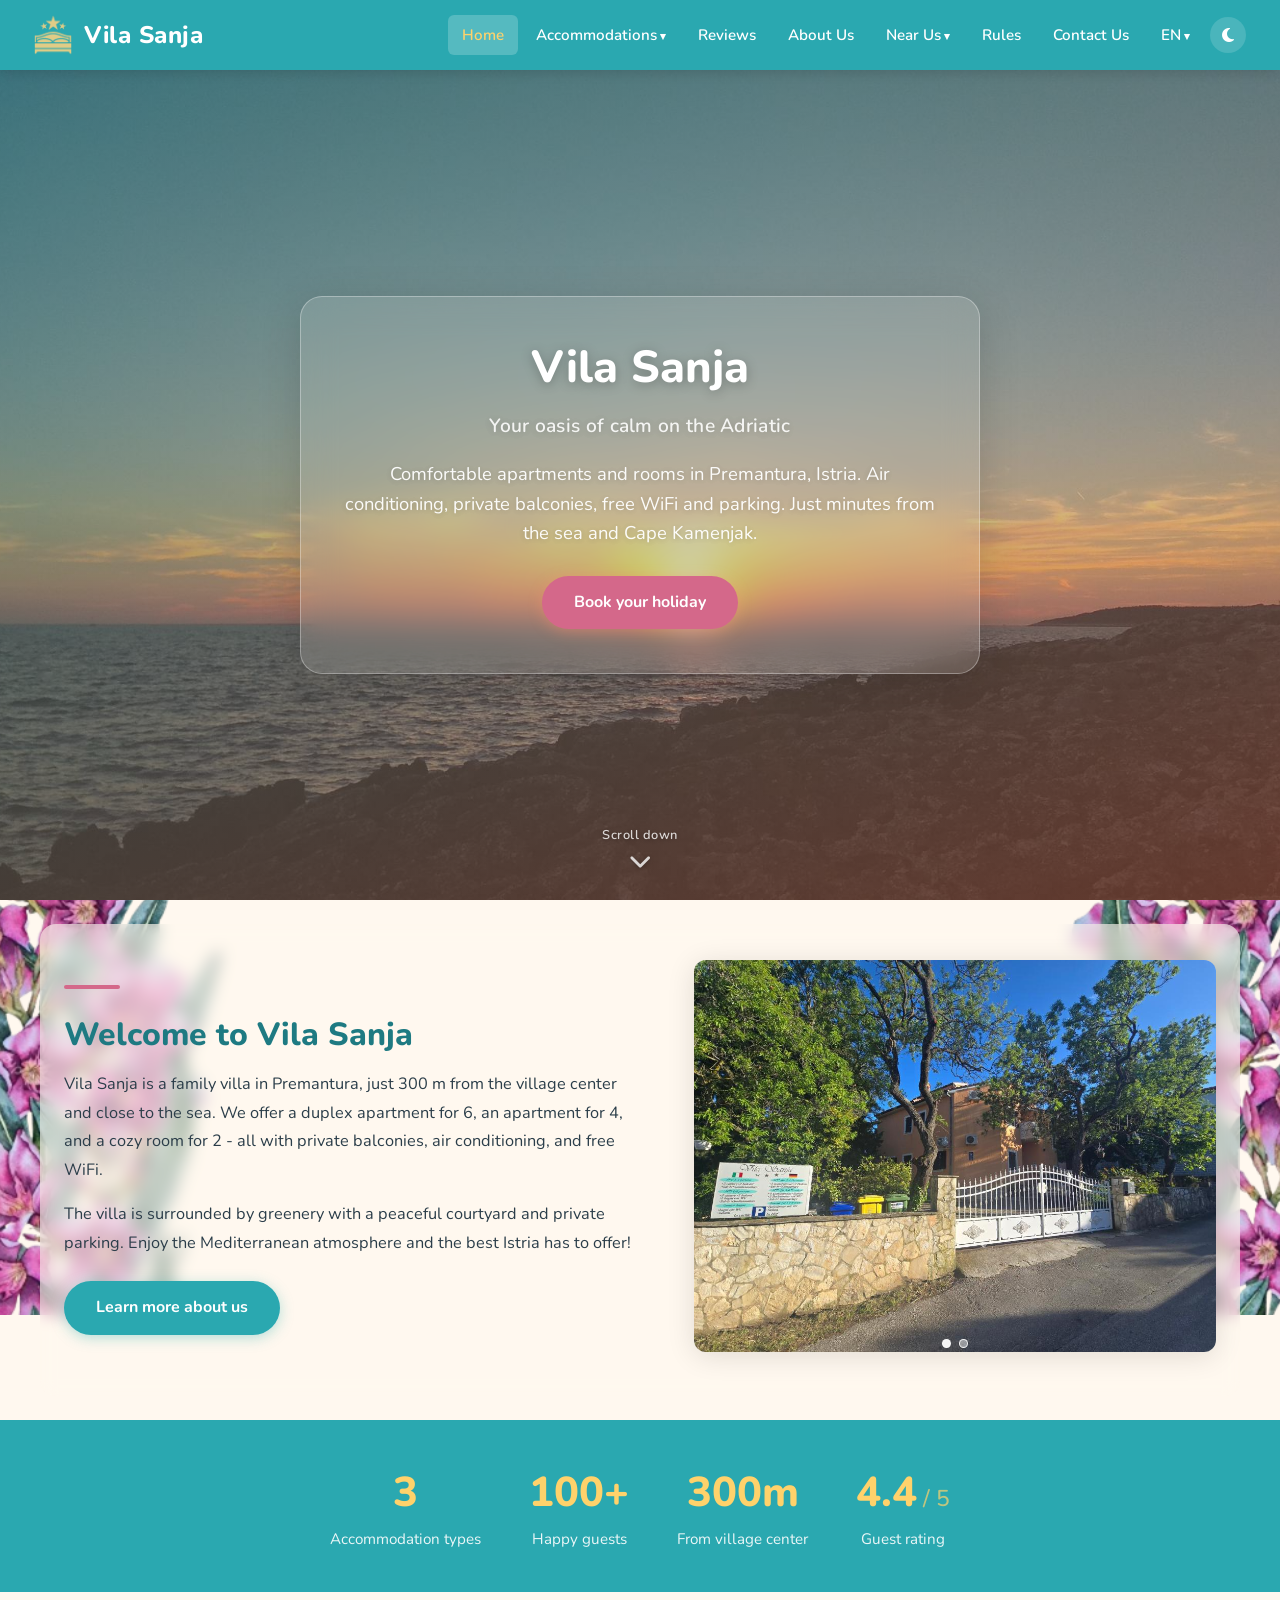
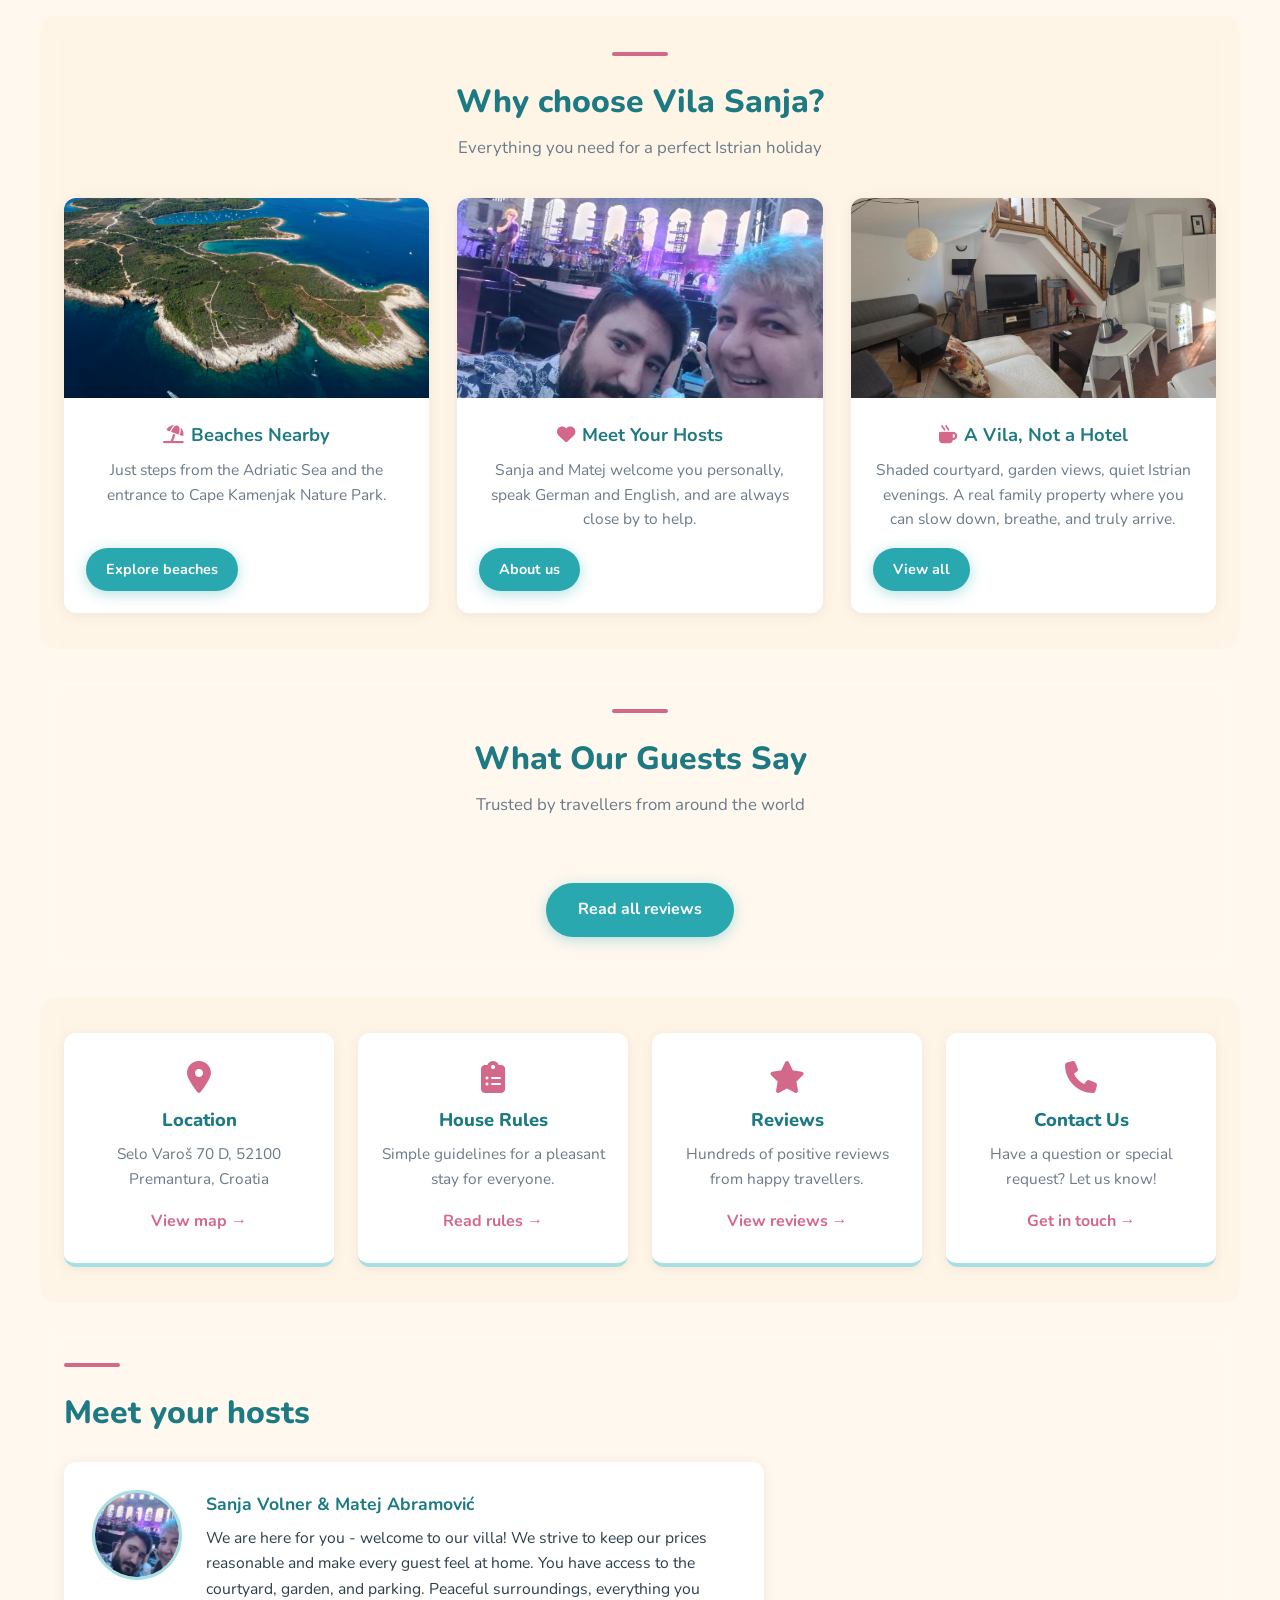
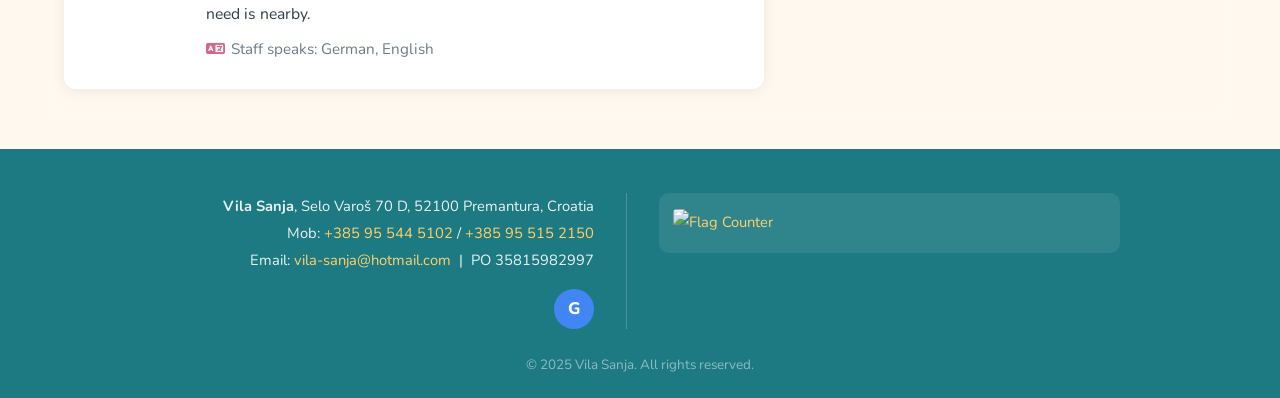
==== index.html @ 61fb4b19 "Merge branch 'main' of https://github.com/maabra/vila-sanja-example" ====
﻿<!DOCTYPE html>
<html lang="en">
<head>
    <meta charset="UTF-8">
    <meta name="viewport" content="width=device-width, initial-scale=1.0">
    <title>Vila Sanja - Premantura, Istria</title>
    <meta name="description" content="Comfortable apartments and rooms in Premantura, Istria. Air conditioning, private balconies, free WiFi and parking — just minutes from the sea and Cape Kamenjak.">
    <meta property="og:type" content="website">
    <meta property="og:site_name" content="Vila Sanja">
    <meta property="og:locale" content="en_US">
    <meta property="og:title" content="Vila Sanja – Your Oasis of Calm on the Adriatic">
    <meta property="og:description" content="Comfortable apartments and rooms in Premantura, Istria. Air conditioning, private balconies, free WiFi and parking — just minutes from the sea and Cape Kamenjak.">
    <meta property="og:image" content="https://vilasanja.com/images/depo/sunset.jpg">
    <meta property="og:url" content="https://vilasanja.com/">
    <meta name="twitter:card" content="summary_large_image">
    <meta name="twitter:title" content="Vila Sanja – Your Oasis of Calm on the Adriatic">
    <meta name="twitter:description" content="Comfortable apartments and rooms in Premantura, Istria. Air conditioning, private balconies, free WiFi and parking — just minutes from the sea and Cape Kamenjak.">
    <meta name="twitter:image" content="https://vilasanja.com/images/depo/sunset.jpg>
    <link rel="icon" type="image/png" href="images/depo/logo.png">
    <link rel="stylesheet" href="styles.css">
    <script>try{document.documentElement.setAttribute('data-theme',localStorage.getItem('vs-theme')||'light')}catch(e){}</script>
    <link rel="stylesheet" href="https://cdnjs.cloudflare.com/ajax/libs/font-awesome/6.4.2/css/all.min.css">
</head>
<body>
<div class="deco deco-l" aria-hidden="true"></div>
<div class="deco deco-r" aria-hidden="true"></div>

<header id="site-header">
    <a href="index.html" class="header-logo">
        <img src="images/depo/logo.png" alt="Vila Sanja Logo" style="height:42px;width:auto;">
        <div class="logo">Vila Sanja</div>
    </a>
    <div class="menu-toggle"><span></span><span></span><span></span></div>
    <nav>
        <ul>
            <li><a href="index.html" class="active" data-i18n="nav.home">Home</a></li>
            <li class="dropdown">
                <a href="accommodations.html" class="dropdown-toggle" data-i18n="nav.accom">Accommodations</a>
                <ul class="dropdown-menu">
                    <li><a href="duplex-apartment.html" data-i18n="nav.duplex">Duplex Apartment</a></li>
                    <li><a href="one-bedroom.html" data-i18n="nav.apartment">Apartment</a></li>
                    <li><a href="room.html" data-i18n="nav.room">Room</a></li>
                </ul>
            </li>
            <li><a href="reviews.html" data-i18n="nav.reviews">Reviews</a></li>
            <li><a href="about.html" data-i18n="nav.about">About Us</a></li>
            <li class="dropdown">
                <a href="premantura.html" class="dropdown-toggle" data-i18n="nav.nearus">Near Us</a>
                <ul class="dropdown-menu">
                    <li><a href="premantura-beaches.html" data-i18n="nav.beaches">Rt Kamenjak</a></li>
                    <li><a href="premantura-attractions.html" data-i18n="nav.attr">Local Attractions</a></li>
                    <li><a href="premantura-towns.html" data-i18n="nav.towns">Nearby Towns</a></li>
                </ul>
            </li>
            <li><a href="rules.html" data-i18n="nav.rules">Rules</a></li>
            <li><a href="contact.html" data-i18n="nav.contact">Contact Us</a></li>
            <li class="dropdown">
                <a href="#" class="dropdown-toggle lang-toggle" id="lang-current"><i class="fa-solid fa-globe" style="font-size:0.85em;margin-right:4px;opacity:0.85;"></i>EN</a>
                <ul class="dropdown-menu">
                    <li><a href="#" class="lang-option" data-lang="en">EN - English</a></li>
                    <li><a href="#" class="lang-option" data-lang="hr">HR - Hrvatski</a></li>
                    <li><a href="#" class="lang-option" data-lang="de">DE - Deutsch</a></li>
                </ul>
            </li>
            <li>
                <button class="dark-mode-toggle" id="dark-mode-btn" aria-label="Switch to dark mode"><i class="fa-solid fa-moon"></i><span class="dm-label">Dark mode</span></button>
            </li>
        </ul>
    </nav>
</header>

<main>
    <!-- HERO -->
    <section class="hero" id="hero">
        <div class="hero-content">
            <h1>Vila Sanja</h1>
            <h2 data-i18n="idx.hero.sub">Your oasis of calm on the Adriatic</h2>
            <p data-i18n="idx.hero.desc">Comfortable apartments and rooms in Premantura, Istria. Air conditioning, private balconies, free WiFi and parking. Just minutes from the sea and Cape Kamenjak.</p>
            <a href="contact.html" class="cta-button" data-i18n="idx.hero.cta">Book your holiday</a>
        </div>
        <div class="scroll-hint" onclick="document.getElementById('about-section').scrollIntoView({behavior:'smooth'})">
            <span data-i18n="idx.hero.scroll">Scroll down</span>
            <i class="fa-solid fa-chevron-down"></i>
        </div>
    </section>

    <!-- ABOUT SNIPPET -->
    <section class="section" id="about-section">
        <div class="about-flex">
            <div class="about-text">
                <div class="divider"></div>
                <h2 data-i18n="idx.about.title">Welcome to Vila Sanja</h2>
                <p data-i18n="idx.about.p1">Vila Sanja is a family villa in Premantura, just 300 m from the village center and close to the sea. We offer a duplex apartment for 6, an apartment for 4, and a cozy room for 2 - all with private balconies, air conditioning, and free WiFi.</p>
                <p data-i18n="idx.about.p2">The villa is surrounded by greenery with a peaceful courtyard and private parking. Enjoy the Mediterranean atmosphere and the best Istria has to offer!</p>
                <a href="about.html" class="cta-button sea" style="margin-top:8px;" data-i18n="idx.about.btn">Learn more about us</a>
            </div>
            <div class="about-img">
                <div class="slideshow-wrap">
                    <img id="fronthouse-img" loading="lazy" src="images/index/fronthouse.jpg" alt="Vila Sanja exterior">
                    <div class="slideshow-dots">
                        <span class="sdot active"></span>
                        <span class="sdot"></span>
                    </div>
                </div>
            </div>
        </div>
    </section>

    <!-- STATS -->
    <div class="stats-bar">
        <div class="stat-item"><span class="stat-num">3</span><span class="stat-lbl" data-i18n="idx.stat.types">Accommodation types</span></div>
        <div class="stat-item"><span class="stat-num">100+</span><span class="stat-lbl" data-i18n="idx.stat.guests">Happy guests</span></div>
        <div class="stat-item"><span class="stat-num">300m</span><span class="stat-lbl" data-i18n="idx.stat.dist">From village center</span></div>
        <div class="stat-item"><span class="stat-num" id="guest-rating-value">4.4<span style="font-size:0.55em;opacity:0.7;font-weight:500;"> / 5</span></span><span class="stat-lbl" data-i18n="idx.stat.rating">Guest rating</span></div>
    </div>

    <!-- FEATURE CARDS -->
    <section class="section-alt">
        <div class="inner" style="text-align:center;">
            <div class="divider divider-c"></div>
            <div class="section-title" data-i18n="idx.feat.title">Why choose Vila Sanja?</div>
            <div class="section-sub" data-i18n="idx.feat.sub">Everything you need for a perfect Istrian holiday</div>
            <div class="accom-grid" style="margin-top:0;grid-template-columns:repeat(auto-fit,minmax(300px,1fr));">
                <div class="card">
                    <img loading="lazy" src="images/depo/aerial rt kamenjak.png" alt="Beaches near Vila Sanja">
                    <div class="card-body">
                        <div class="card-title"><i class="fa-solid fa-umbrella-beach" style="color:var(--coral);margin-right:7px;"></i><span data-i18n="idx.card.beach.title">Beaches Nearby</span></div>
                        <div class="card-desc" data-i18n="idx.card.beach.desc">Just steps from the Adriatic Sea and the entrance to Cape Kamenjak Nature Park.</div>
                        <a href="premantura-beaches.html" class="cta-button sea" style="margin-top:auto;align-self:flex-start;padding:10px 20px;font-size:0.9rem;" data-i18n="idx.card.beach.btn">Explore beaches</a>
                    </div>
                </div>
                <div class="card">
                    <img loading="lazy" src="images/index/owners.jpg" alt="Your hosts Sanja and Matej">
                    <div class="card-body">
                        <div class="card-title"><i class="fa-solid fa-heart" style="color:var(--coral);margin-right:7px;"></i><span data-i18n="idx.card.host.title">Meet Your Hosts</span></div>
                        <div class="card-desc" data-i18n="idx.card.host.desc">Sanja and Matej welcome you personally, speak German and English, and are always close by to help.</div>
                        <a href="about.html" class="cta-button sea" style="margin-top:auto;align-self:flex-start;padding:10px 20px;font-size:0.9rem;" data-i18n="idx.card.host.btn">About us</a>
                    </div>
                </div>
                <div class="card">
                    <img loading="lazy" src="images/gallery/combine.png" alt="Cozy room at Vila Sanja">
                    <div class="card-body">
                        <div class="card-title"><i class="fa-solid fa-mug-hot" style="color:var(--coral);margin-right:7px;"></i><span data-i18n="idx.card.home.title">A Vila, Not a Hotel</span></div>
                        <div class="card-desc" data-i18n="idx.card.home.desc">Shaded courtyard, garden views, quiet Istrian evenings. A real family property where you can slow down, breathe, and truly arrive.</div>
                        <a href="accommodations.html" class="cta-button sea" style="margin-top:auto;align-self:flex-start;padding:10px 20px;font-size:0.9rem;" data-i18n="idx.card.rooms.btn">View all</a>
                    </div>
                </div>
            </div>
        </div>
    </section>

    <!-- WHAT GUESTS SAY -->
    <section class="section" style="text-align:center;">
        <div class="divider divider-c"></div>
        <div class="section-title" data-i18n="idx.rev.title">What Our Guests Say</div>
        <div class="section-sub" data-i18n="idx.rev.sub">Trusted by travellers from around the world</div>
        <script src="https://static.elfsight.com/platform/platform.js" async></script>
        <div class="elfsight-app-8ae2e8e5-09be-43ec-853b-b421f041f45c" data-elfsight-app-lazy></div>
        <a href="reviews.html" class="cta-button sea" style="margin-top:28px;display:inline-block;" data-i18n="idx.rev.btn">Read all reviews</a>
    </section>

    <!-- INFO CARDS -->
    <section class="section-alt">
        <div class="inner">
            <div class="info-grid">
                <div class="info-card">
                    <i class="fa-solid fa-location-dot" style="font-size:2rem;color:var(--coral);margin-bottom:12px;"></i>
                    <h2 data-i18n="idx.info.loc.title">Location</h2>
                    <p data-i18n="idx.info.loc.addr">Selo Varoš 70 D, 52100 Premantura, Croatia</p>
                    <a href="contact.html" data-i18n="idx.info.loc.link">View map &rarr;</a>
                </div>
                <div class="info-card">
                    <i class="fa-solid fa-clipboard-list" style="font-size:2rem;color:var(--coral);margin-bottom:12px;"></i>
                    <h2 data-i18n="idx.info.rules.title">House Rules</h2>
                    <p data-i18n="idx.info.rules.desc">Simple guidelines for a pleasant stay for everyone.</p>
                    <a href="rules.html" data-i18n="idx.info.rules.link">Read rules &rarr;</a>
                </div>
                <div class="info-card">
                    <i class="fa-solid fa-star" style="font-size:2rem;color:var(--coral);margin-bottom:12px;"></i>
                    <h2 data-i18n="idx.info.rev.title">Reviews</h2>
                    <p data-i18n="idx.info.rev.desc">Hundreds of positive reviews from happy travellers.</p>
                    <a href="reviews.html" data-i18n="idx.info.rev.link">View reviews &rarr;</a>
                </div>
                <div class="info-card">
                    <i class="fa-solid fa-phone" style="font-size:2rem;color:var(--coral);margin-bottom:12px;"></i>
                    <h2 data-i18n="idx.info.ct.title">Contact Us</h2>
                    <p data-i18n="idx.info.ct.desc">Have a question or special request? Let us know!</p>
                    <a href="contact.html" data-i18n="idx.info.ct.link">Get in touch &rarr;</a>
                </div>
            </div>
        </div>
    </section>

    <!-- HOST -->
    <section class="section">
        <div class="divider"></div>
        <div class="section-title" style="margin-bottom:24px;" data-i18n="idx.host.title">Meet your hosts</div>
        <div class="host-box" style="max-width:700px;">
            <img loading="lazy" src="images/index/owners.jpg" alt="Sanja Volner &amp; Matej Abramović">
            <div>
                <h3>Sanja Volner &amp; Matej Abramović</h3>
                <p data-i18n="idx.host.p1">We are here for you - welcome to our villa! We strive to keep our prices reasonable and make every guest feel at home. You have access to the courtyard, garden, and parking. Peaceful surroundings, everything you need is nearby.</p>
                <p style="margin-top:10px;color:var(--text-lt);font-size:0.95rem;"><i class="fa-solid fa-language" style="color:var(--coral);margin-right:6px;"></i><span data-i18n="idx.host.langs">Staff speaks: German, English</span></p>
            </div>
        </div>
    </section>
</main>

<a href="contact.html" class="book-now scroll-hidden" id="book-now-btn" data-i18n="nav.booknow">Book Now!</a>

<footer>
    <div class="footer-main">
        <div class="footer-info">
            <strong>Vila Sanja</strong>, Selo Varoš 70 D, 52100 Premantura, Croatia<br>
            Mob: <a href="tel:+385955445102">+385 95 544 5102</a> / <a href="tel:+385955152150">+385 95 515 2150</a><br>
            Email: <a href="mailto:vila-sanja@hotmail.com">vila-sanja@hotmail.com</a> &nbsp;|&nbsp; PO 35815982997
            <div class="footer-icons">
                <a href="https://goo.gl/maps/4n1o6Q5zZ8w6j7yF8" target="_blank" class="f-icon f-g" aria-label="Google Maps">G</a>
            </div>
        </div>
        <div class="footer-divider"></div>
        <div class="footer-counter">
            <a href="https://info.flagcounter.com/fMiv"><img src="https://s01.flagcounter.com/count2/fMiv/bg_FFFFFF/txt_000000/border_FFFFFF/columns_4/maxflags_16/viewers_0/labels_0/pageviews_1/flags_0/percent_0/" alt="Flag Counter" border="0"></a>        </div>
    </div>
    <div class="footer-copy">&copy; 2025 Vila Sanja. All rights reserved.</div>
</footer>

<script src="translations.js"></script>
<script>
(function() {
    var btn = document.getElementById('book-now-btn');
    window.addEventListener('scroll', function() {
        btn.classList.toggle('scroll-hidden', window.scrollY < 120);
    }, { passive: true });
})();
(function() {
    var imgs = ['images/index/fronthouse.jpg', 'images/index/fronthouse2.jpg'];
    var cur = 0;
    var el = document.getElementById('fronthouse-img');
    var wrap = el ? el.closest('.slideshow-wrap') : null;
    var dots = document.querySelectorAll('.slideshow-dots .sdot');
    function goTo(i) {
        cur = ((i % imgs.length) + imgs.length) % imgs.length;
        el.src = imgs[cur];
        dots.forEach(function(d, j) { d.classList.toggle('active', j === cur); });
    }
    if (wrap) { wrap._slideNext = function() { goTo(cur + 1); }; wrap._slidePrev = function() { goTo(cur - 1); }; }
    setInterval(function() { goTo(cur + 1); }, 5000);
})();
const menuToggle = document.querySelector('.menu-toggle');
const nav = document.querySelector('nav');
menuToggle.addEventListener('click', () => {
    menuToggle.classList.toggle('active');
    nav.classList.toggle('active');
});
document.addEventListener('click', (e) => {
    if (!nav.contains(e.target) && !menuToggle.contains(e.target)) {
        menuToggle.classList.remove('active');
        nav.classList.remove('active');
    }
});
document.querySelectorAll('nav a:not(.lang-option):not(.lang-toggle):not(.dropdown-toggle)').forEach(link => {
    link.addEventListener('click', () => {
        menuToggle.classList.remove('active');
        nav.classList.remove('active');
    });
});
</script>
</body>
</html>
---- styles.css ----
/* === VILA SANJA – Sunny Beach Pastel Theme === */
@import url('https://fonts.googleapis.com/css2?family=Nunito:wght@400;600;700;800&display=swap');

:root {
    --sand:      #FFF8EF;
    --sand-mid:  #FFF0DC;
    --sand-dark: #F5E6CC;
    --sea:       #2AA8B0;
    --sea-deep:  #1E7A82;
    --sea-light: #A8DFE3;
    --coral:     #D4688A;
    --coral-dk:  #B84E72;
    --sun:       #FFD26B;
    --sun-lt:    #FFF3C4;
    --sky:       #A8D8F0;
    --text:      #2C3E4A;
    --text-lt:   #6B7A88;
    --white:     #FFFFFF;
    --border:    #F0DFC8;
    --radius:    12px;
}

/* === DARK MODE PALETTE === */
/*
 * --white stays #fff: it is used for text/icons on colored surfaces (nav, buttons,
 * hero). Card/panel backgrounds are overridden explicitly per-component below.
 */
[data-theme="dark"] {
    --sand:      #0F1923;
    --sand-mid:  #152031;
    --sand-dark: #1A2B3D;
    --sea:       #0D8F89;
    --sea-deep:  #17A09A;
    --sea-light: #1A4550;
    --coral:     #E07898;
    --coral-dk:  #C85E80;
    --sun:       #FFD26B;
    --sun-lt:    #251C08;
    --sky:       #1A3A5C;
    --text:      #D8E8F2;
    --text-lt:   #7FA0B5;
    --white:     #FFFFFF;
    --border:    #243A4E;
}

[data-theme="dark"] body {
    background: #0F1923;
    color: #D8E8F2;
}

/* ── Header ── */
[data-theme="dark"] header {
    background: #0B1520;
    box-shadow: 0 2px 16px rgba(0,0,0,0.45);
}

/* ── Nav dropdown menus ── */
[data-theme="dark"] .dropdown-menu {
    background: #152031;
    box-shadow: 0 4px 20px rgba(0,0,0,0.45);
    border: 1px solid #243A4E;
}
[data-theme="dark"] .dropdown-menu a {
    color: #17A09A;
}
[data-theme="dark"] .dropdown-menu a:hover,
[data-theme="dark"] .dropdown-menu a.active {
    background: #1A2B3D;
    color: #FFD26B;
}

/* ── Mobile nav sidebar ── */
@media (max-width: 800px) {
    [data-theme="dark"] nav {
        background: #0B1520;
    }
}

/* ── Cards and white-background panels ── */
[data-theme="dark"] .card,
[data-theme="dark"] .info-card,
[data-theme="dark"] .host-box,
[data-theme="dark"] .about-card,
[data-theme="dark"] .rule-card,
[data-theme="dark"] .contact-block,
[data-theme="dark"] .booking-card,
[data-theme="dark"] .faq-question {
    background: #1A2B3D;
    box-shadow: 0 2px 14px rgba(0,0,0,0.35);
}
[data-theme="dark"] .faq-question:hover { background: #1E3347; }
[data-theme="dark"] .faq-answer       { background: #0F1923; }

/* ── Sections (hardcoded rgba in base styles — must override explicitly) ── */
[data-theme="dark"] .section {
    background: rgba(26, 43, 61, 0.88);
}
[data-theme="dark"] .section-alt .inner {
    background: rgba(21, 32, 49, 0.95);
}
[data-theme="dark"] .room-intro {
    background: rgba(21, 32, 49, 0.97);
}

/* ── Feat chip — fix near-zero contrast (sea-light bg + sea-deep text) ── */
[data-theme="dark"] .feat-chip {
    background: rgba(46, 196, 182, 0.13);
    color: #17A09A;
}

/* ── Note box & time slot ── */
[data-theme="dark"] .note-box {
    background: #1A1800;
    border-left-color: #FFD26B;
    color: #D8E8F2;
}
[data-theme="dark"] .time-slot {
    background: #251C08;
    color: #FFD26B;
}

/* ── Booking contact info ── */
[data-theme="dark"] .booking-contact-info {
    background: #152031;
}

/* ── About location table ── */
[data-theme="dark"] .about-location-table th {
    background: #152031;
    border-bottom-color: #243A4E;
}
[data-theme="dark"] .about-location-table td {
    border-bottom-color: #243A4E;
}

/* ── Page-specific cards (inline <style> blocks in individual pages) ── */
[data-theme="dark"] .attr-card,
[data-theme="dark"] .beach-tip-card,
[data-theme="dark"] .preman-hub-card,
[data-theme="dark"] .apt-sleep-card,
[data-theme="dark"] .apt-amen-col {
    background: #1A2B3D;
    box-shadow: 0 2px 14px rgba(0,0,0,0.35);
}
[data-theme="dark"] .town-card {
    background: #1A2B3D;
    border-color: #243A4E;
    box-shadow: 0 2px 14px rgba(0,0,0,0.35);
}
[data-theme="dark"] .apt-amen-col ul li {
    border-bottom-color: rgba(255,255,255,0.06);
}

/* ── Info banner ── */
[data-theme="dark"] .info-banner {
    background: #1A1800;
    border-left-color: var(--coral);
    color: #D8E8F2;
}

/* ── Photo placeholder ── */
[data-theme="dark"] .photo-placeholder {
    background: #0F1F2E;
    border-color: #2A5A6A;
    color: #7FA0B5;
}
[data-theme="dark"] .photo-placeholder .ph-label { color: #5A8A9A; }

/* ── Footer ── */
[data-theme="dark"] footer {
    background: #080F18;
    color: rgba(216,232,242,0.85);
}
[data-theme="dark"] .footer-counter {
    background: rgba(255,255,255,0.05);
}
[data-theme="dark"] .footer-divider {
    background: rgba(255,255,255,0.1);
}

/* ── Dark mode toggle button ── */
.dark-mode-toggle {
    background: rgba(255,255,255,0.15);
    border: none;
    color: #ffffff;
    width: 36px;
    height: 36px;
    border-radius: 50%;
    cursor: pointer;
    display: flex;
    align-items: center;
    justify-content: center;
    font-size: 1rem;
    transition: background 0.2s, color 0.2s, transform 0.2s;
    padding: 0;
    margin: 0 2px;
}
.dark-mode-toggle:hover {
    background: rgba(255,255,255,0.28);
    transform: scale(1.1);
}
[data-theme="dark"] .dark-mode-toggle {
    background: rgba(46,196,182,0.18);
    color: #FFD26B;
}
[data-theme="dark"] .dark-mode-toggle:hover {
    background: rgba(46,196,182,0.32);
}

/* Label hidden on desktop, shown in mobile nav */
.dm-label { display: none; }

@media (max-width: 800px) {
    .dark-mode-toggle {
        width: 100%;
        height: auto;
        border-radius: 6px;
        padding: 8px 14px;
        font-size: 0.95rem;
        font-weight: 600;
        justify-content: flex-start;
        gap: 10px;
        margin: 0;
        background: transparent;
        transform: none;
    }
    .dark-mode-toggle:hover {
        background: rgba(255,255,255,0.2);
        transform: none;
    }
    [data-theme="dark"] .dark-mode-toggle {
        background: transparent;
        color: #FFD26B;
    }
    [data-theme="dark"] .dark-mode-toggle:hover {
        background: rgba(255,255,255,0.1);
    }
    .dm-label { display: inline; }
}

*, *::before, *::after { box-sizing: border-box; }
html { scroll-behavior: smooth; }

body {
    font-family: 'Nunito', 'Helvetica', Arial, sans-serif;
    margin: 0;
    padding: 0;
    line-height: 1.6;
    color: var(--text);
    background: var(--sand);
}

/* ── HEADER ── */
header {
    position: fixed;
    top: 0; left: 0;
    width: 100%;
    background: var(--sea);
    color: var(--white);
    padding: 0 32px;
    height: 70px;
    z-index: 1000;
    display: flex;
    justify-content: space-between;
    align-items: center;
    box-shadow: 0 2px 12px rgba(0,0,0,0.15);
}

.header-logo {
    display: flex;
    align-items: center;
    gap: 10px;
    text-decoration: none;
}

.header-logo .logo {
    color: var(--white);
    font-size: 1.5rem;
    font-weight: 800;
    letter-spacing: 0.5px;
}

.header-logo:hover .logo { color: var(--sun); }

/* ── NAV ── */
nav ul {
    list-style: none;
    margin: 0; padding: 0;
    display: flex;
    align-items: center;
    gap: 4px;
}

nav ul li a,
nav ul li .dropdown-toggle {
    color: var(--white);
    text-decoration: none;
    padding: 8px 14px;
    border-radius: 6px;
    font-size: 0.95rem;
    font-weight: 600;
    display: block;
    transition: background 0.2s, color 0.2s;
    white-space: nowrap;
}

nav ul li a.active,
nav ul li a:hover,
nav ul li .dropdown-toggle.active,
nav ul li .dropdown-toggle:hover {
    background: rgba(255,255,255,0.2);
    color: var(--sun);
}

nav ul li .dropdown-toggle::after { content: " ▾"; font-size: 0.7em; }

.dropdown { position: relative; }

.dropdown-menu {
    display: none;
    position: absolute;
    top: 100%; left: 50%;
    transform: translateX(-50%);
    background: var(--white);
    min-width: 190px;
    box-shadow: 0 4px 20px rgba(0,0,0,0.13);
    border-radius: var(--radius);
    z-index: 1001;
    overflow: hidden;
    margin-top: 0;
    padding-top: 6px;
}

nav ul li.dropdown:hover .dropdown-menu,
nav ul li.dropdown:focus-within .dropdown-menu,
.lang-open > .dropdown-menu { display: block; }

.dropdown-menu li { width: 100%; }

.dropdown-menu a {
    display: block;
    padding: 11px 18px;
    color: var(--sea-deep);
    font-size: 0.95rem;
    font-weight: 600;
    text-decoration: none;
    transition: background 0.2s;
}

.dropdown-menu a:hover,
.dropdown-menu a.active {
    background: var(--sand-mid);
    color: var(--sea-deep);
}

/* ── HAMBURGER ── */
.menu-toggle {
    display: none;
    flex-direction: column;
    justify-content: space-between;
    width: 28px; height: 20px;
    cursor: pointer;
    z-index: 1001;
}

.menu-toggle span {
    display: block;
    height: 3px; width: 100%;
    background: var(--white);
    border-radius: 2px;
    transition: all 0.3s ease;
}

.menu-toggle.active span:nth-child(1) { transform: rotate(45deg) translate(5px, 5px); }
.menu-toggle.active span:nth-child(2) { opacity: 0; }
.menu-toggle.active span:nth-child(3) { transform: rotate(-45deg) translate(7px, -7px); }

main {
    padding-top: 70px;
}


/* ── HERO (full viewport) ── */
.hero {
    height: calc(100vh - 70px);
    min-height: 500px;
    background: linear-gradient(160deg, rgba(30,122,130,0.55) 0%, rgba(255,143,112,0.38) 100%),
                url('images/depo/sunset.jpg') center/cover no-repeat;
    display: flex;
    flex-direction: column;
    align-items: center;
    justify-content: center;
    text-align: center;
    color: var(--white);
    position: relative;
    z-index: 1;
}

.hero-content {
    max-width: 680px;
    padding: 44px 40px;
    background: rgba(255, 252, 248, 0.13);
    backdrop-filter: blur(16px);
    -webkit-backdrop-filter: blur(16px);
    border-radius: 22px;
    border: 1.5px solid rgba(255,255,255,0.32);
    box-shadow: 0 8px 40px rgba(0,0,0,0.15);
    margin: 24px;
}

.hero h1 {
    font-size: 2.8rem;
    margin: 0 0 16px 0;
    font-weight: 800;
    line-height: 1.2;
    text-shadow: 0 2px 12px rgba(0,0,0,0.25);
}

.hero h2 {
    font-size: 1.2rem;
    margin: 0 0 18px 0;
    font-weight: 600;
    opacity: 0.88;
    letter-spacing: 0.3px;
    text-shadow: 0 1px 8px rgba(0,0,0,0.2);
}

.hero p {
    font-size: 1.15rem;
    margin: 0 0 28px 0;
    opacity: 0.95;
    text-shadow: 0 1px 6px rgba(0,0,0,0.2);
}

/* Scroll hint arrow */
.scroll-hint {
    position: absolute;
    bottom: 28px;
    left: 50%;
    transform: translateX(-50%);
    display: flex;
    flex-direction: column;
    align-items: center;
    gap: 4px;
    color: rgba(255,255,255,0.8);
    font-size: 0.8rem;
    font-weight: 600;
    letter-spacing: 0.5px;
    animation: scrollBounce 2s ease-in-out infinite;
    cursor: pointer;
    text-shadow: 0 1px 4px rgba(0,0,0,0.3);
}

.scroll-hint i {
    font-size: 1.4rem;
    display: block;
}

@keyframes scrollBounce {
    0%, 100% { transform: translateX(-50%) translateY(0); opacity: 0.8; }
    50%       { transform: translateX(-50%) translateY(8px); opacity: 1; }
}

/* ── HERO MINI (inner pages) ── */
.hero-mini {
    height: 19vh;
    min-height: 100px;
    background: linear-gradient(135deg, rgba(30,122,130,0.82) 0%, rgba(255,143,112,0.5) 100%),
                url('images/depo/sunset.jpg') center/cover no-repeat;
    display: flex;
    align-items: center;
    justify-content: center;
    text-align: center;
    color: var(--white);
    position: relative;
    z-index: 1;
    box-shadow: 0 10px 48px rgba(0,0,0,0.52);
}

.hero-mini h1 {
    font-size: 2.5rem;
    margin: 0;
    font-weight: 800;
    text-shadow: 0 2px 8px rgba(0,0,0,0.25);
}

/* ── CTA BUTTON ── */
.cta-button {
    display: inline-block;
    background: var(--coral);
    color: var(--white);
    padding: 14px 32px;
    border-radius: 30px;
    text-decoration: none;
    font-weight: 700;
    font-size: 1rem;
    border: none;
    cursor: pointer;
    transition: background 0.2s, transform 0.15s;
    box-shadow: 0 3px 14px rgba(255,143,112,0.4);
}

.cta-button:hover {
    background: var(--coral-dk);
    transform: translateY(-2px);
    color: var(--white);
}

.cta-button.sea {
    background: var(--sea);
    box-shadow: 0 3px 14px rgba(42,168,176,0.35);
}
.cta-button.sea:hover { background: var(--sea-deep); }

/* ── FLOATING BOOK NOW ── */
.book-now {
    position: fixed;
    bottom: 24px; right: 34px;
    background: var(--coral);
    color: var(--white);
    padding: 13px 24px;
    border-radius: 30px;
    text-decoration: none;
    font-weight: 800;
    font-size: 0.95rem;
    box-shadow: 0 4px 18px rgba(255,143,112,0.5);
    transition: transform 0.2s, background 0.2s, opacity 0.35s;
    z-index: 999;
}

.book-now:hover { background: var(--coral-dk); transform: translateY(-3px); color: var(--white); }
.book-now.scroll-hidden { opacity: 0; pointer-events: none; transform: translateY(10px); }

/* ── LAYOUT HELPERS ── */
/*
 * .section and .inner containers need position:relative + z-index:1 so their
 * stacking contexts paint at step 7 in the root stacking order — after the
 * deco (position:fixed; z-index:0) at step 6. Without this, the deco appears
 * on top of all non-positioned block content.
 * .section-alt stays non-positioned so its full-width sandy background remains
 * at step 3 (below the deco), letting the floral strip show in the gutters.
 */
.section { max-width: 1200px; margin: 24px auto; padding: 36px 24px; position: relative; z-index: 1; background: rgba(255,248,239,0.6); backdrop-filter: blur(8px); -webkit-backdrop-filter: blur(8px); border-radius: 16px; }
.section-alt { margin: 24px; border-radius: 16px; }
.section-alt .inner { max-width: 1200px; margin: 0 auto; padding: 36px 24px; position: relative; z-index: 1; backdrop-filter: blur(8px); -webkit-backdrop-filter: blur(8px); background: rgba(255,244,230,0.82); border-radius: 16px; }
.section-sea { background: var(--sea); color: var(--white); }
.section-sea .inner { max-width: 1200px; margin: 0 auto; padding: 64px 24px; position: relative; z-index: 1; }

.section-title {
    font-size: 2rem; font-weight: 800;
    color: var(--sea-deep); margin: 0 0 8px 0;
}

.section-sea .section-title { color: var(--white); }

.section-sub {
    color: var(--text-lt); font-size: 1.05rem;
    margin: 0 0 36px 0;
}

.section-sea .section-sub { color: rgba(255,255,255,0.8); }

.divider {
    width: 56px; height: 4px;
    background: var(--coral);
    border-radius: 2px; margin: 0 0 20px 0;
}
.divider-c { margin: 0 auto 20px auto; }

/* ── CARDS ── */
.card {
    background: var(--white);
    border-radius: var(--radius);
    overflow: hidden;
    box-shadow: 0 2px 14px rgba(0,0,0,0.07);
    transition: transform 0.2s, box-shadow 0.2s;
    display: flex; flex-direction: column;
}
.card:hover { transform: translateY(-5px); box-shadow: 0 6px 28px rgba(0,0,0,0.12); }
.card img { width: 100%; height: 200px; object-fit: cover; display: block; }
.card-body { padding: 22px; flex: 1; display: flex; flex-direction: column; }
.card-title { font-size: 1.15rem; font-weight: 700; color: var(--sea-deep); margin: 0 0 8px 0; }
.card-desc { color: var(--text-lt); font-size: 0.97rem; margin: 0 0 16px 0; flex: 1; }

/* ── ACCOMM GRID ── */
.accom-grid {
    display: grid;
    grid-template-columns: repeat(auto-fit, minmax(260px, 1fr));
    gap: 28px;
    margin-top: 36px;
}

/* ── FEATURES BAR ── */
.features-bar {
    display: flex;
    flex-wrap: wrap;
    gap: 14px;
    margin-top: 28px;
}

.feat-chip {
    background: var(--sea-light);
    color: var(--sea-deep);
    padding: 8px 18px;
    border-radius: 30px;
    font-weight: 700;
    font-size: 0.92rem;
    display: flex; align-items: center; gap: 7px;
}

/* ── ABOUT FLEX ── */
.about-flex {
    display: flex;
    flex-wrap: wrap;
    gap: 48px;
    align-items: center;
}
.about-text { flex: 1 1 340px; }
.about-text h2 { font-size: 2rem; font-weight: 800; color: var(--sea-deep); margin: 0 0 10px 0; }
.about-text p { color: var(--text); font-size: 1.02rem; line-height: 1.75; margin: 0 0 16px 0; }
.about-img { flex: 1 1 280px; }
.about-img img { width: 100%; border-radius: var(--radius); box-shadow: 0 4px 28px rgba(0,0,0,0.12); }

/* ── INFO GRID (home page) ── */
.info-grid {
    display: grid;
    grid-template-columns: repeat(auto-fit, minmax(220px, 1fr));
    gap: 24px;
}

.info-card {
    background: var(--white);
    border-radius: var(--radius);
    padding: 28px 22px;
    text-align: center;
    box-shadow: 0 2px 12px rgba(0,0,0,0.07);
    border-bottom: 4px solid var(--sea-light);
    transition: transform 0.2s;
}
.info-card:hover { transform: translateY(-4px); }
.info-card h2 { font-size: 1.15rem; color: var(--sea-deep); font-weight: 800; margin: 0 0 8px 0; }
.info-card p { color: var(--text-lt); margin: 0 0 18px 0; font-size: 0.96rem; }
.info-card a { color: var(--coral); font-weight: 700; text-decoration: none; }
.info-card a:hover { text-decoration: underline; }

/* ── STATS ── */
.stats-bar {
    display: flex;
    justify-content: center;
    gap: 48px;
    flex-wrap: wrap;
    text-align: center;
    padding: 40px 24px;
    background: var(--sea);
    color: var(--white);
    position: relative;
    z-index: 1;
}
.stat-num { display: block; font-size: 2.6rem; font-weight: 800; color: var(--sun); }
.stat-lbl { font-size: 0.95rem; opacity: 0.9; }

/* ── HOST BOX ── */
.host-box {
    display: flex;
    align-items: flex-start;
    gap: 24px;
    padding: 28px;
    background: var(--white);
    border-radius: var(--radius);
    box-shadow: 0 2px 14px rgba(0,0,0,0.07);
}
.host-box img {
    width: 90px; height: 90px;
    border-radius: 50%;
    object-fit: cover;
    border: 3px solid var(--sea-light);
    flex-shrink: 0;
}
.host-box h3 { margin: 0 0 8px 0; color: var(--sea-deep); font-size: 1.1rem; }
.host-box p { margin: 0; color: var(--text); font-size: 0.98rem; line-height: 1.6; }

/* ── ROOM INTRO ── */
.room-intro {
    display: grid;
    grid-template-columns: 1fr 1fr;
    gap: 48px;
    align-items: start;
    max-width: 1100px;
    margin: 24px auto;
    padding: 60px 24px;
    position: relative;
    z-index: 1;
    background: rgba(255,248,239,0.88);
    backdrop-filter: blur(8px);
    -webkit-backdrop-filter: blur(8px);
    border-radius: 16px;
}
.room-image img {
    width: 100%;
    border-radius: var(--radius);
    box-shadow: 0 4px 24px rgba(0,0,0,0.12);
    object-fit: cover;
    max-height: 420px;
    cursor: pointer;
}
.room-desc h2 { font-size: 2rem; color: var(--sea-deep); margin: 0 0 16px 0; font-weight: 800; }
.room-desc p { color: var(--text); font-size: 1.02rem; line-height: 1.75; margin: 0 0 20px 0; }

.room-highlights {
    list-style: none; padding: 0; margin: 0;
    display: grid;
    grid-template-columns: 1fr 1fr;
    gap: 10px;
}
.room-highlights li {
    padding-left: 22px; position: relative;
    color: var(--text); font-size: 0.97rem; line-height: 1.5;
}
.room-highlights li::before { content: "✓"; position: absolute; left: 0; color: var(--coral); font-weight: 800; }

/* ── ROOM GALLERY ── */
.room-gallery {
    background: var(--sand-mid);
    padding: 52px 24px;
    text-align: center;
    position: relative;
    z-index: 1;
}
.room-gallery h2 { font-size: 1.8rem; color: var(--sea-deep); margin: 0 0 28px 0; font-weight: 800; }

.gallery-main {
    position: relative;
    max-width: 700px;
    margin: 0 auto;
    border-radius: var(--radius);
    overflow: hidden;
    box-shadow: 0 4px 24px rgba(0,0,0,0.12);
}
.gallery-main img { width: 100%; max-height: 430px; object-fit: cover; display: block; cursor: zoom-in; }

.gallery-arrow {
    position: absolute; top: 50%; transform: translateY(-50%);
    background: rgba(0,0,0,0.32); border: none;
    color: white; font-size: 0.95rem;
    width: 36px; height: 36px;
    display: flex; align-items: center; justify-content: center;
    cursor: pointer; border-radius: 50%;
    transition: background 0.2s;
    z-index: 2;
}
.gallery-arrow:hover { background: rgba(0,0,0,0.62); }
.gallery-arrow.left { left: 10px; }
.gallery-arrow.right { right: 10px; }

.gallery-thumbnails {
    display: flex; justify-content: center;
    gap: 10px; margin-top: 16px; flex-wrap: wrap;
    max-width: 700px; margin-left: auto; margin-right: auto;
}

/* ── SLIDESHOW DOTS ── */
.slideshow-wrap { position: relative; display: block; width: 100%; }
.slideshow-dots {
    position: absolute; bottom: 12px; left: 50%; transform: translateX(-50%);
    display: flex; gap: 8px; z-index: 2;
}
.sdot {
    width: 9px; height: 9px; border-radius: 50%;
    background: rgba(255,255,255,0.45);
    border: 1.5px solid rgba(255,255,255,0.9);
    transition: background 0.25s; cursor: pointer;
}
.sdot.active { background: rgba(255,255,255,0.95); }
.gallery-thumb {
    width: 60px; height: 60px;
    object-fit: cover; border-radius: 6px;
    cursor: pointer; border: 3px solid transparent;
    transition: border-color 0.2s;
}
.gallery-thumb.selected, .gallery-thumb:hover { border-color: var(--coral); }

/* ── LIGHTBOX ── */
.lightbox {
    display: none;
    position: fixed; inset: 0;
    z-index: 9999;
    background: rgba(0,0,0,0.82);
    backdrop-filter: blur(10px);
    -webkit-backdrop-filter: blur(10px);
    align-items: center; justify-content: center;
}
.lightbox.open { display: flex; }
.lightbox-img {
    max-width: 90vw; max-height: 88vh;
    border-radius: 10px;
    box-shadow: 0 12px 56px rgba(0,0,0,0.6);
    object-fit: contain;
    display: block;
}
.lb-btn {
    position: fixed; top: 50%; transform: translateY(-50%);
    background: rgba(255,255,255,0.12); border: none;
    color: white; font-size: 1.5rem;
    width: 50px; height: 50px;
    display: flex; align-items: center; justify-content: center;
    cursor: pointer; border-radius: 50%;
    transition: background 0.2s;
}
.lb-btn:hover { background: rgba(255,255,255,0.28); }
.lb-prev { left: 16px; }
.lb-next { right: 16px; }
.lb-close {
    position: fixed; top: 16px; right: 16px;
    background: rgba(255,255,255,0.12); border: none;
    color: white; font-size: 1.3rem;
    width: 42px; height: 42px;
    display: flex; align-items: center; justify-content: center;
    cursor: pointer; border-radius: 50%;
    transition: background 0.2s;
}
.lb-close:hover { background: rgba(255,255,255,0.28); }

/* ── CONTACT ── */
.contact-wrap { max-width: 900px; margin: 0 auto; }

.contact-block {
    background: var(--white);
    border-radius: var(--radius);
    padding: 28px;
    margin-bottom: 24px;
    box-shadow: 0 2px 12px rgba(0,0,0,0.07);
    border-left: 4px solid var(--sea-light);
}
.contact-block h2 {
    font-size: 1rem; color: var(--sea);
    margin: 0 0 14px 0; font-weight: 700;
    text-transform: uppercase; letter-spacing: 0.5px;
}
.contact-block p, .contact-block li { color: var(--text); font-size: 1rem; margin: 0 0 8px 0; line-height: 1.6; }
.contact-block a { color: var(--coral); font-weight: 600; text-decoration: none; }
.contact-block a:hover { text-decoration: underline; }
.contact-block ul { padding-left: 20px; margin: 0; }

/* ── ABOUT MAIN ── */
.about-card {
    background: var(--white);
    border-radius: var(--radius);
    box-shadow: 0 2px 16px rgba(0,0,0,0.07);
    padding: 36px 32px;
    margin-bottom: 28px;
}
.about-card:last-child { margin-bottom: 0; }

.page-section-title {
    font-size: 1.25rem; font-weight: 700;
    color: var(--sea-deep); margin: 0 0 16px 0;
    padding-bottom: 8px;
    border-bottom: 2px solid var(--sea-light);
}

.about-location-table {
    width: 100%; border-collapse: collapse;
    margin-bottom: 18px; font-size: 0.98rem;
}
.about-location-table th {
    text-align: left; padding: 12px 10px;
    background: var(--sand-mid); color: var(--sea-deep);
    font-weight: 700; border-bottom: 2px solid var(--border);
}
.about-location-table td {
    text-align: left; padding: 10px;
    border-bottom: 1px solid var(--border);
    color: var(--text); vertical-align: top;
}

.feat-grid {
    display: grid;
    grid-template-columns: repeat(auto-fit, minmax(200px, 1fr));
    gap: 28px 36px;
}
.feat-title { font-weight: 700; color: var(--sea-deep); margin: 0 0 8px 0; font-size: 1rem; }
.feat-list { list-style: none; padding: 0; margin: 0; }
.feat-list li {
    padding-left: 16px; position: relative;
    color: var(--text); margin-bottom: 4px; font-size: 0.96rem;
}
.feat-list li::before { content: "•"; color: var(--coral); position: absolute; left: 0; }

/* ── RULES ── */
.rules-wrap { max-width: 1000px; margin: 0 auto; }

.rules-h1 {
    font-size: 2rem; font-weight: 800;
    color: var(--sea-deep); margin: 0 0 32px 0;
    display: flex; align-items: center; gap: 12px;
}

.rule-card {
    background: var(--white);
    border-radius: var(--radius);
    padding: 24px; margin-bottom: 20px;
    box-shadow: 0 2px 12px rgba(0,0,0,0.07);
    border-left: 4px solid var(--sea-light);
}
.rule-card h2 {
    font-size: 1.1rem; color: var(--sea);
    margin: 0 0 12px 0; font-weight: 700;
    display: flex; align-items: center; gap: 8px;
}
.rule-card p, .rule-card li { color: var(--text); font-size: 1rem; line-height: 1.7; margin: 6px 0; }
.rule-card ul { padding-left: 20px; margin: 8px 0; }

.time-slot {
    background: var(--sun-lt); color: var(--sea-deep);
    padding: 4px 14px; border-radius: 16px;
    font-weight: 700; display: inline-block; margin: 4px 0;
}
.note-box {
    background: var(--sand-mid);
    border-left: 3px solid var(--sun);
    padding: 12px 16px;
    border-radius: 0 8px 8px 0;
    margin: 10px 0;
    color: var(--text);
    font-size: 0.96rem;
}

.faq-section { margin-top: 40px; }
.faq-section h2 { font-size: 1.5rem; color: var(--sea-deep); font-weight: 800; margin: 0 0 20px 0; }
.faq-item { margin-bottom: 10px; }
.faq-question {
    cursor: pointer; padding: 14px 20px;
    background: var(--white); border-radius: 8px;
    color: var(--sea-deep); font-weight: 700;
    box-shadow: 0 1px 6px rgba(0,0,0,0.07);
    border-left: 3px solid var(--sea);
    transition: background 0.2s;
}
.faq-question:hover { background: var(--sand-mid); }
.faq-answer {
    padding: 14px 20px; display: none;
    background: var(--sand); border-radius: 0 0 8px 8px;
    color: var(--text); font-size: 0.97rem; line-height: 1.7;
}

/* ── SIDE FLORAL DECORATIONS ── */
/*
 * Each strip is wider than the image so the outer half bleeds off-screen.
 * background-position-x: right on the left strip → image's right (inner) edge
 * is flush with the element's right edge; the left half disappears off screen.
 * Mirror logic for the right strip.
 */
.deco {
    position: fixed;
    top: 70px;
    bottom: 0;
    width: 200px;
    background: url('images/depo/sideimage.png') top / 170px auto repeat-y;
    pointer-events: none;
    z-index: 0;
    opacity: 1;
    scale: 2;
}
.deco-l {
    left: -70px;
    background-position-x: right;
}
.deco-r {
    right: -70px;
    background-position-x: left;
}

@media (prefers-reduced-motion: no-preference) {
    @keyframes leaf-sway {
        0%   { translate:  0px   0px; animation-timing-function: cubic-bezier(0.45, 0, 0.55, 1); }
        15%  { translate:  5px  -6px; animation-timing-function: cubic-bezier(0.45, 0, 0.55, 1); }
        30%  { translate:  3px -14px; animation-timing-function: cubic-bezier(0.45, 0, 0.55, 1); }
        45%  { translate: -4px -10px; animation-timing-function: cubic-bezier(0.45, 0, 0.55, 1); }
        60%  { translate: -6px -18px; animation-timing-function: cubic-bezier(0.45, 0, 0.55, 1); }
        75%  { translate: -2px  -8px; animation-timing-function: cubic-bezier(0.45, 0, 0.55, 1); }
        88%  { translate:  4px  -4px; animation-timing-function: cubic-bezier(0.45, 0, 0.55, 1); }
        100% { translate:  0px   0px; }
    }
    .deco-l { animation: leaf-sway 14s linear infinite -4s; }
    .deco-r { animation: leaf-sway 14s linear infinite -0.5s; }
}

/* Narrow gutters — hide left first */
@media (max-width: 1100px) {
    .deco-l { display: none; }
    .deco-r { opacity: 0.70; }
}
/* Mobile — centered background watermark instead of side strips */
@media (max-width: 750px) {
    .deco-l { display: none; }
    .deco-r {
        left: 0;
        right: 0;
        width: 100%;
        background-position: center top;
        background-size: auto;
        opacity: 0.28;
        z-index: 0;
    }
}
@media (max-width: 480px) {
    .deco   { top: 60px; }
    .deco-r { opacity: 0.22; }
}

/* ── FOOTER ── */
footer {
    background: var(--sea-deep);
    color: rgba(255,255,255,0.9);
    padding: 44px 24px 20px;
    font-size: 0.92rem;
    line-height: 1.85;
    position: relative;
    z-index: 1;
}
.footer-main {
    display: flex;
    align-items: flex-start;
    justify-content: center;
    gap: 32px;
    max-width: 960px;
    margin: 0 auto;
}
.footer-info { flex: 1; text-align: right; }
.footer-divider {
    width: 1px;
    align-self: stretch;
    background: rgba(255,255,255,0.2);
    flex-shrink: 0;
}
.footer-counter {
    flex: 1;
    background: rgba(255,255,255,0.08);
    border-radius: 10px;
    padding: 12px 14px;
    display: flex;
    align-items: center;
    justify-content: flex-start;
    min-height: 60px;
}
.footer-counter img { border-radius: 4px; display: block; max-width: 100%; }
footer a { color: var(--sun); text-decoration: none; }
footer a:hover { text-decoration: underline; }
.footer-icons { display: flex; justify-content: flex-end; gap: 14px; margin: 14px 0 0; }
.footer-copy { text-align: center; margin-top: 24px; opacity: 0.55; font-size: 0.84rem; max-width: 960px; margin-left: auto; margin-right: auto; }
@media (max-width: 600px) {
    .footer-main { flex-direction: column-reverse; align-items: center; }
    .footer-info { text-align: center; }
    .footer-divider { width: 60px; height: 1px; align-self: auto; }
    .footer-icons { justify-content: center; }
}
.f-icon {
    display: inline-flex; align-items: center; justify-content: center;
    width: 40px; height: 40px; border-radius: 50%;
    font-size: 1.05rem; font-weight: 800;
    text-decoration: none; transition: transform 0.2s;
}
.f-icon:hover { transform: scale(1.1); }
.f-b { background: #003580; color: #fff; }
.f-g { background: #4285F4; color: #fff; }

/* ── BOOKING PAGE ── */
.booking-wrap { max-width: 960px; margin: 0 auto; padding: 60px 24px; }

.booking-options {
    display: grid;
    grid-template-columns: 1fr 1fr;
    gap: 28px;
    margin-top: 36px;
}

.booking-card {
    background: var(--white);
    border-radius: var(--radius);
    padding: 40px 28px;
    box-shadow: 0 2px 16px rgba(0,0,0,0.09);
    display: flex;
    flex-direction: column;
    align-items: center;
    text-align: center;
    border-top: 4px solid var(--sea-light);
    transition: transform 0.2s, box-shadow 0.2s;
}
.booking-card:hover { transform: translateY(-4px); box-shadow: 0 6px 28px rgba(0,0,0,0.13); }
.booking-card.booking-coral { border-top-color: var(--coral); }

.booking-card-icon { font-size: 2.8rem; margin-bottom: 20px; }

.booking-card h2 { font-size: 1.45rem; color: var(--sea-deep); font-weight: 800; margin: 0 0 12px 0; }

.booking-card > p { color: var(--text-lt); font-size: 1rem; line-height: 1.7; margin: 0 0 20px 0; }

.booking-card ul { list-style: none; padding: 0; margin: 0 0 24px 0; text-align: left; width: 100%; }
.booking-card ul li { padding: 5px 0 5px 24px; position: relative; color: var(--text); font-size: 0.97rem; }
.booking-card ul li::before { content: "✓"; position: absolute; left: 0; color: var(--coral); font-weight: 800; }

.booking-contact-info {
    width: 100%; background: var(--sand-mid);
    border-radius: 8px; padding: 14px 16px;
    margin: 0 0 24px 0; text-align: left;
}
.booking-contact-info p { margin: 5px 0; font-size: 0.97rem; color: var(--text); }
.booking-contact-info a { color: var(--coral); font-weight: 600; text-decoration: none; }
.booking-contact-info a:hover { text-decoration: underline; }

.booking-card .cta-button { width: 100%; text-align: center; margin-top: auto; box-sizing: border-box; }

/* ── RESPONSIVE ── */
@media (max-width: 800px) {
    .menu-toggle { display: flex; }
    nav {
        position: fixed; top: 0; right: -100%;
        height: 100vh; width: 260px;
        background: var(--sea-deep);
        padding: 80px 20px 20px;
        transition: 0.3s ease; overflow-y: auto;
    }
    nav.active { right: 0; }
    nav ul { flex-direction: column; align-items: flex-start; gap: 0; }
    nav ul li { width: 100%; margin: 0 0 4px 0; }
    nav ul li a, nav ul li .dropdown-toggle { width: 100%; box-sizing: border-box; }
    .dropdown-menu {
        position: static; transform: none;
        width: 100%; margin-left: 0;
        box-shadow: none; border-radius: 8px;
    }
    .dropdown-menu a { padding-left: 32px; }
    header { padding: 0 20px; }
    /* Mobile dropdown open state — toggled by JS on first tap */
    nav li.dropdown.mob-open > .dropdown-menu { display: block; }
}

@media (max-width: 750px) {
    .room-intro { grid-template-columns: 1fr; gap: 28px; }
    .room-highlights { grid-template-columns: 1fr; }
    .about-flex { flex-direction: column; }
    .host-box { flex-direction: column; align-items: flex-start; }
    .hero { height: calc(100svh - 70px); }
    .hero h1 { font-size: 1.9rem; }
    .hero-mini h1 { font-size: 1.8rem; }
    .hero-content { padding: 28px 20px; margin: 16px; }
    .section, .section-alt .inner, .section-sea .inner { padding: 44px 16px; }
    .stats-bar { gap: 24px; }
    .about-location-table { font-size: 0.85rem; }
    .booking-options { grid-template-columns: 1fr; }
}

@media (max-width: 480px) {
    .header-logo .logo { display: none; }
    header { height: 60px; }
    main { padding-top: 60px; }
    .hero { height: calc(100svh - 60px); }
    .hero-mini h1 { font-size: 1.5rem; }
}

/* ── REVEAL ON SCROLL ── */
.reveal {
    opacity: 0;
    transform: translateY(38px);
    transition: opacity 0.55s cubic-bezier(0.22, 1, 0.36, 1),
                transform 0.55s cubic-bezier(0.22, 1, 0.36, 1);
}
.reveal.visible {
    opacity: 1;
    transform: translateY(0);
}
@media (prefers-reduced-motion: reduce) {
    .reveal { transform: none; transition: opacity 0.3s ease; }
}
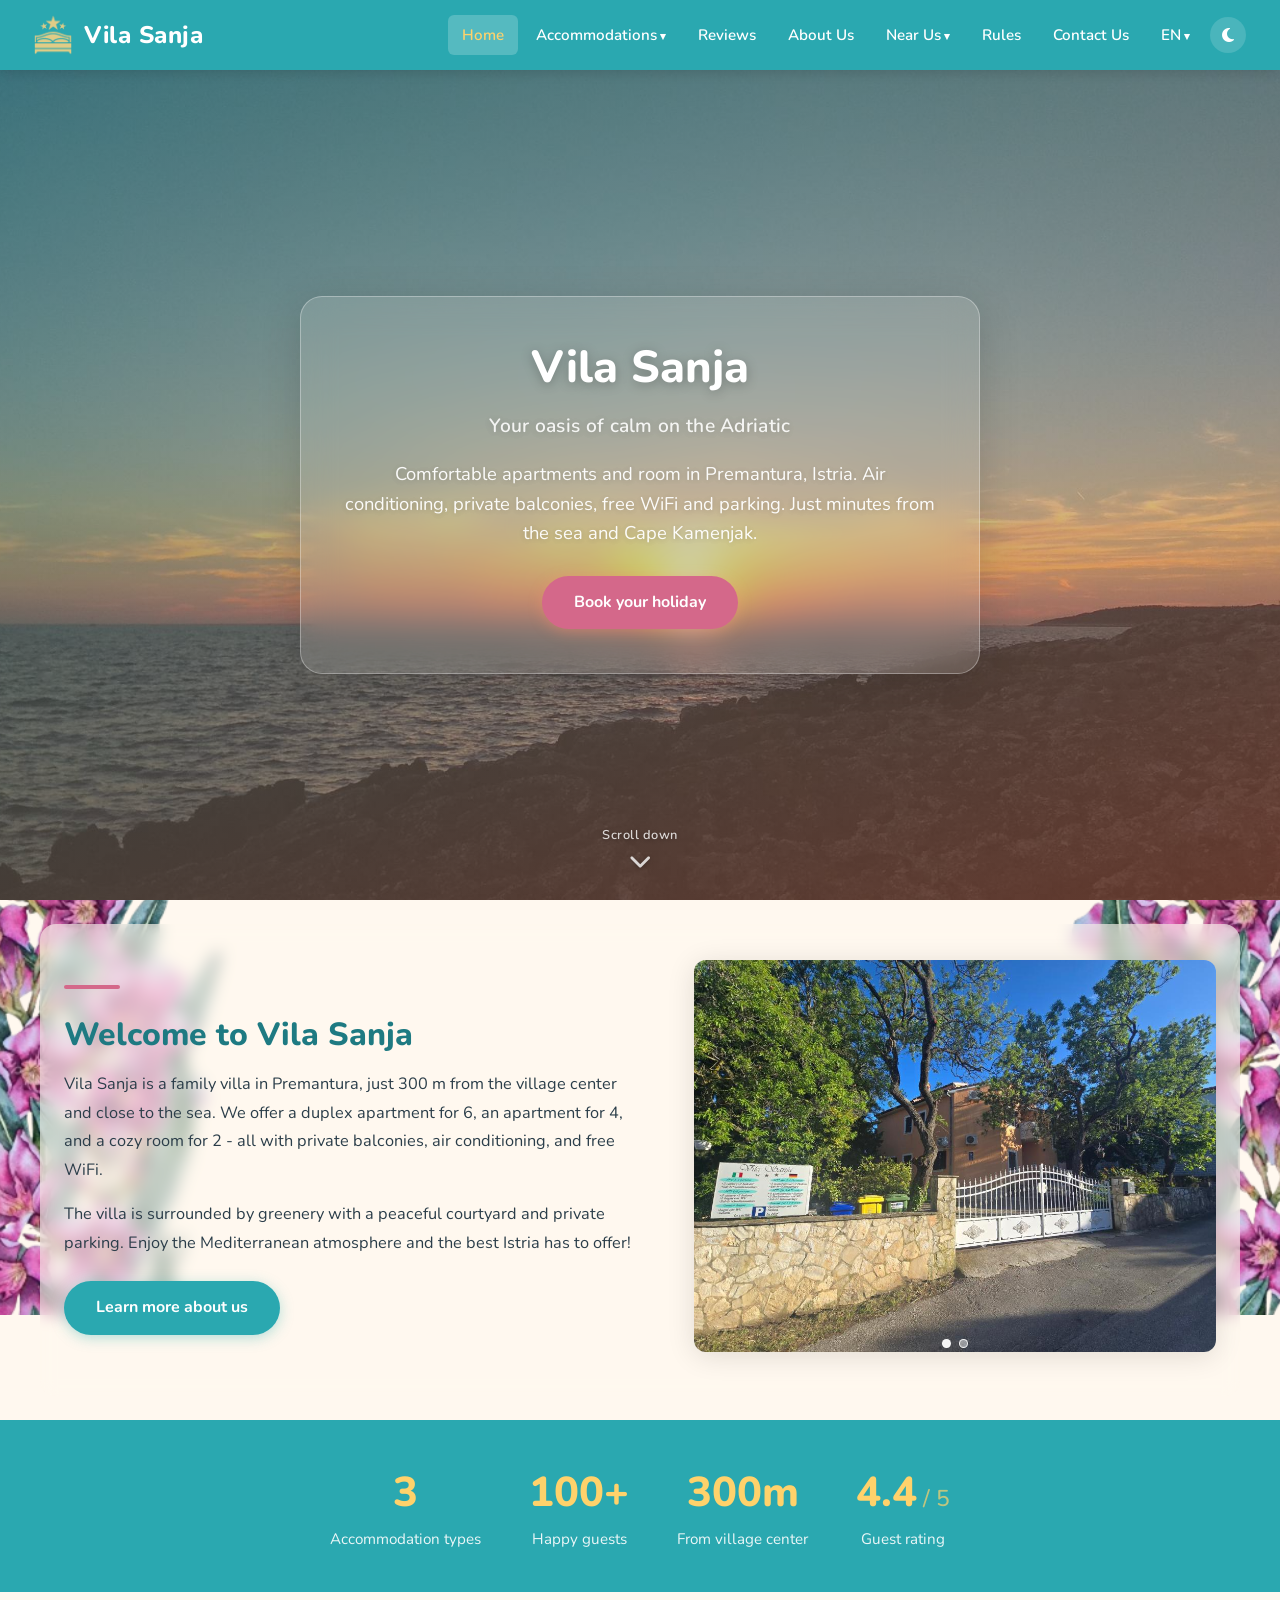
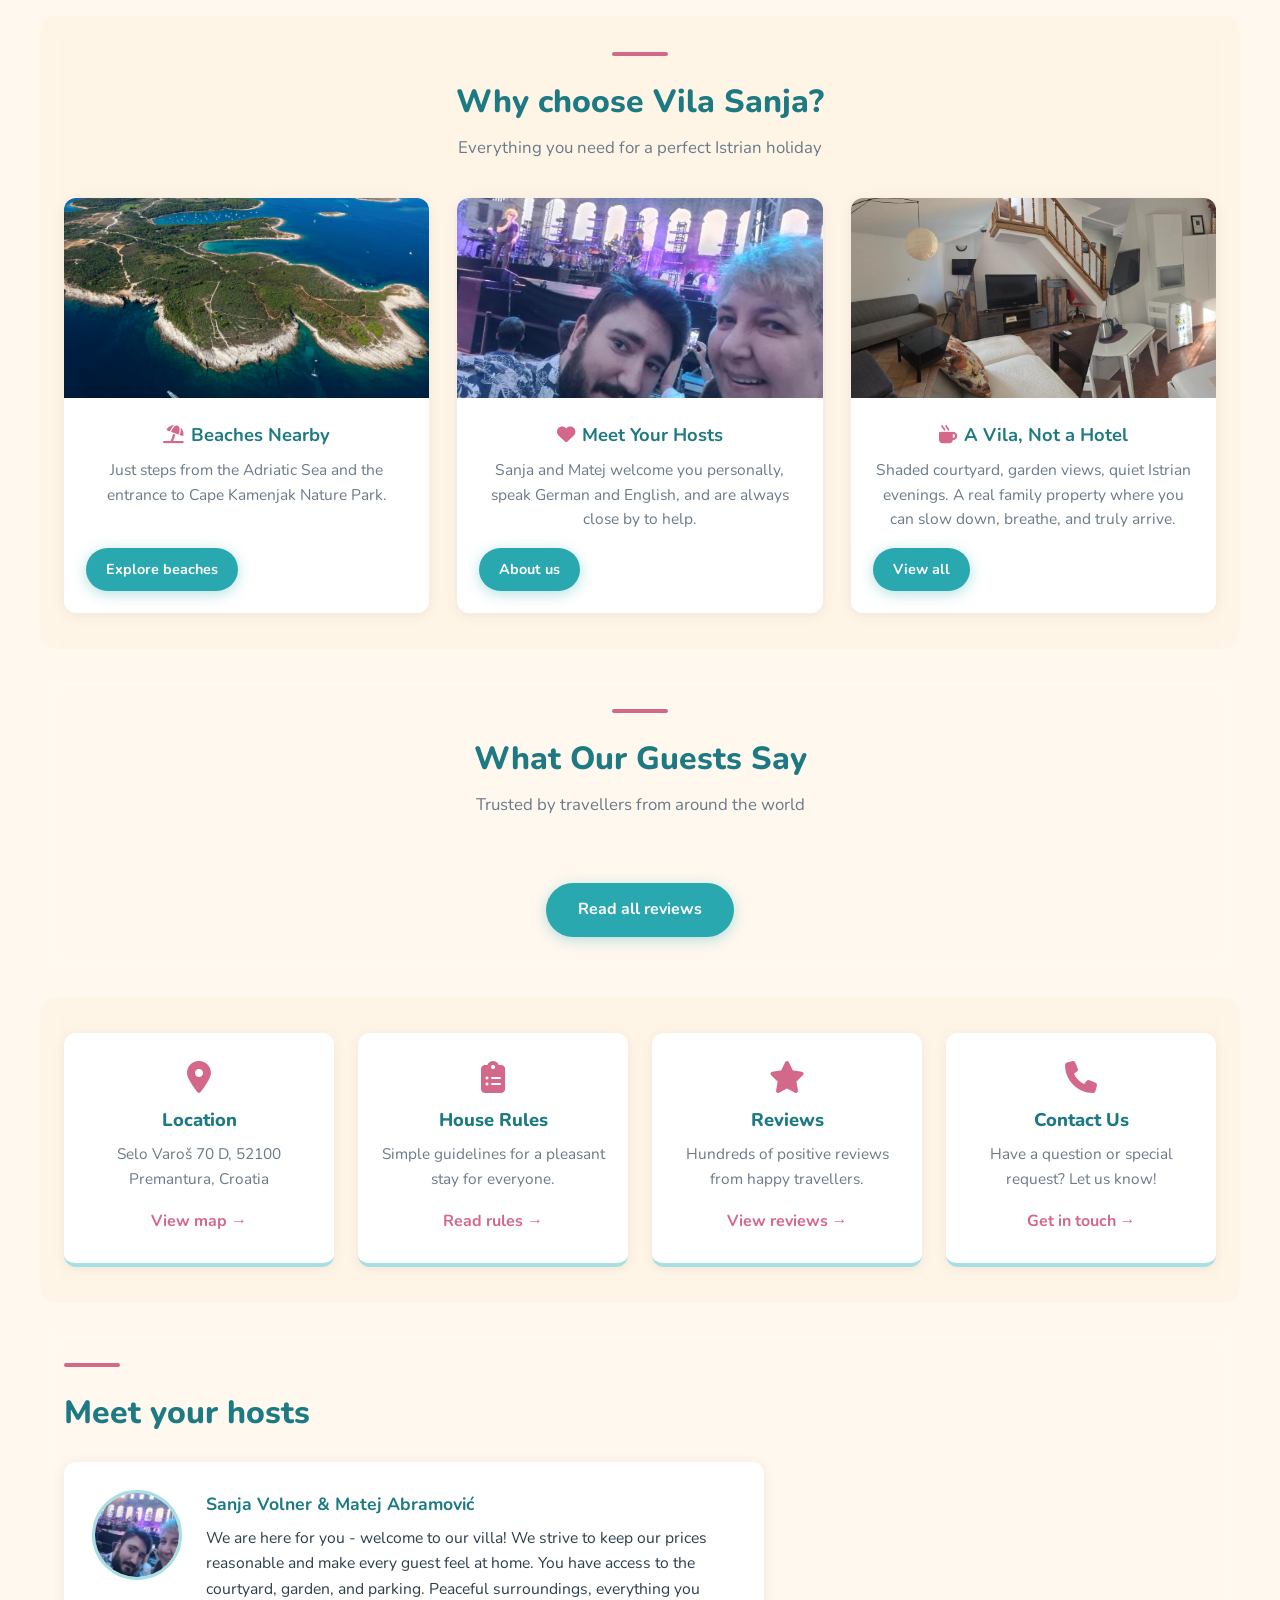
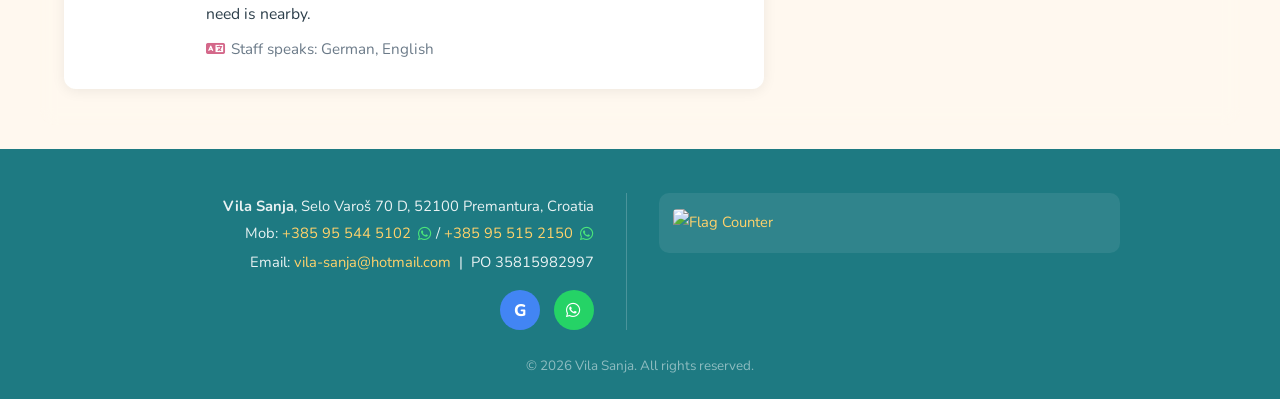
==== commit 79287714: "Add WhatsApp links, back-to-top button, copy-email, and mobile UX improvements - Add WhatsApp click-" ====
--- a/index.html
+++ b/index.html
@@ -3,6 +3,7 @@
 <head>
     <meta charset="UTF-8">
     <meta name="viewport" content="width=device-width, initial-scale=1.0">
+    <link rel="icon" type="image/png" href="images/depo/logo.png">
     <title>Vila Sanja - Premantura, Istria</title>
     <meta name="description" content="Comfortable apartments and rooms in Premantura, Istria. Air conditioning, private balconies, free WiFi and parking — just minutes from the sea and Cape Kamenjak.">
     <meta property="og:type" content="website">
@@ -10,12 +11,12 @@
     <meta property="og:locale" content="en_US">
     <meta property="og:title" content="Vila Sanja – Your Oasis of Calm on the Adriatic">
     <meta property="og:description" content="Comfortable apartments and rooms in Premantura, Istria. Air conditioning, private balconies, free WiFi and parking — just minutes from the sea and Cape Kamenjak.">
-    <meta property="og:image" content="https://vilasanja.com/images/depo/sunset.jpg">
-    <meta property="og:url" content="https://vilasanja.com/">
+    <meta property="og:image" content="https://maabra.github.io/vila-sanja-example/images/depo/sunset.jpg">
+    <meta property="og:url" content="https://maabra.github.io/vila-sanja-example/index.html">
     <meta name="twitter:card" content="summary_large_image">
     <meta name="twitter:title" content="Vila Sanja – Your Oasis of Calm on the Adriatic">
     <meta name="twitter:description" content="Comfortable apartments and rooms in Premantura, Istria. Air conditioning, private balconies, free WiFi and parking — just minutes from the sea and Cape Kamenjak.">
-    <meta name="twitter:image" content="https://vilasanja.com/images/depo/sunset.jpg>
+    <meta name="twitter:image" content="https://maabra.github.io/vila-sanja-example/images/depo/sunset.jpg>
     <link rel="icon" type="image/png" href="images/depo/logo.png">
     <link rel="stylesheet" href="styles.css">
     <script>try{document.documentElement.setAttribute('data-theme',localStorage.getItem('vs-theme')||'light')}catch(e){}</script>
@@ -75,7 +76,7 @@
         <div class="hero-content">
             <h1>Vila Sanja</h1>
             <h2 data-i18n="idx.hero.sub">Your oasis of calm on the Adriatic</h2>
-            <p data-i18n="idx.hero.desc">Comfortable apartments and rooms in Premantura, Istria. Air conditioning, private balconies, free WiFi and parking. Just minutes from the sea and Cape Kamenjak.</p>
+            <p data-i18n="idx.hero.desc">Comfortable apartments and room in Premantura, Istria. Air conditioning, private balconies, free WiFi and parking. Just minutes from the sea and Cape Kamenjak.</p>
             <a href="contact.html" class="cta-button" data-i18n="idx.hero.cta">Book your holiday</a>
         </div>
         <div class="scroll-hint" onclick="document.getElementById('about-section').scrollIntoView({behavior:'smooth'})">
@@ -212,10 +213,11 @@
     <div class="footer-main">
         <div class="footer-info">
             <strong>Vila Sanja</strong>, Selo Varoš 70 D, 52100 Premantura, Croatia<br>
-            Mob: <a href="tel:+385955445102">+385 95 544 5102</a> / <a href="tel:+385955152150">+385 95 515 2150</a><br>
+            Mob: <a href="tel:+385955445102">+385 95 544 5102</a> <a href="https://wa.me/385955445102" target="_blank" class="wa-link" aria-label="WhatsApp"><i class="fa-brands fa-whatsapp"></i></a> / <a href="tel:+385955152150">+385 95 515 2150</a> <a href="https://wa.me/385955152150" target="_blank" class="wa-link" aria-label="WhatsApp"><i class="fa-brands fa-whatsapp"></i></a><br>
             Email: <a href="mailto:vila-sanja@hotmail.com">vila-sanja@hotmail.com</a> &nbsp;|&nbsp; PO 35815982997
             <div class="footer-icons">
                 <a href="https://goo.gl/maps/4n1o6Q5zZ8w6j7yF8" target="_blank" class="f-icon f-g" aria-label="Google Maps">G</a>
+                <a href="https://wa.me/385955445102" target="_blank" class="f-icon f-wa" aria-label="WhatsApp"><i class="fa-brands fa-whatsapp"></i></a>
             </div>
         </div>
         <div class="footer-divider"></div>
@@ -266,5 +268,6 @@
     });
 });
 </script>
+<button class="back-to-top" id="back-to-top-btn" aria-label="Back to top"><i class="fa-solid fa-chevron-up"></i></button>
 </body>
 </html>
--- a/styles.css
+++ b/styles.css
@@ -264,6 +264,7 @@
     justify-content: space-between;
     align-items: center;
     box-shadow: 0 2px 12px rgba(0,0,0,0.15);
+    transition: transform 0.25s ease, box-shadow 0.2s;
 }
 
 .header-logo {
@@ -1158,6 +1159,52 @@
     .hero-mini h1 { font-size: 1.5rem; }
 }
 
+/* ── BACK TO TOP ── */
+.back-to-top {
+    position: fixed;
+    bottom: 90px; right: 34px;
+    background: var(--sea);
+    color: var(--white);
+    width: 44px; height: 44px;
+    border: none; border-radius: 50%;
+    display: flex; align-items: center; justify-content: center;
+    font-size: 1.1rem;
+    cursor: pointer;
+    opacity: 0; pointer-events: none;
+    transition: opacity 0.3s, transform 0.2s, background 0.2s;
+    z-index: 998;
+    box-shadow: 0 3px 12px rgba(0,0,0,0.2);
+}
+.back-to-top.visible { opacity: 1; pointer-events: auto; }
+.back-to-top:hover { background: var(--sea-deep); transform: translateY(-3px); }
+[data-theme="dark"] .back-to-top { background: var(--sea-deep); }
+[data-theme="dark"] .back-to-top:hover { background: var(--sea); }
+
+/* ── WHATSAPP link ── */
+.wa-link {
+    color: #25D366;
+    font-size: 1.05em;
+    margin-left: 3px;
+    text-decoration: none;
+    vertical-align: middle;
+    transition: color 0.15s;
+}
+.wa-link:hover { color: #128C7E; text-decoration: none; }
+footer .wa-link { color: #4AE57A; }
+footer .wa-link:hover { color: #25D366; }
+.f-wa { background: #25D366; color: #fff; font-size: 1.05rem; }
+
+/* ── COPY EMAIL ── */
+.copy-email-btn {
+    background: none; border: none; cursor: pointer;
+    color: var(--sea); font-size: 0.88rem;
+    padding: 2px 6px; border-radius: 4px;
+    transition: color 0.15s, background 0.15s;
+    vertical-align: middle;
+}
+.copy-email-btn:hover { background: var(--sand-mid); color: var(--sea-deep); }
+.copy-email-btn.copied { color: #1e8449; }
+
 /* ── REVEAL ON SCROLL ── */
 .reveal {
     opacity: 0;
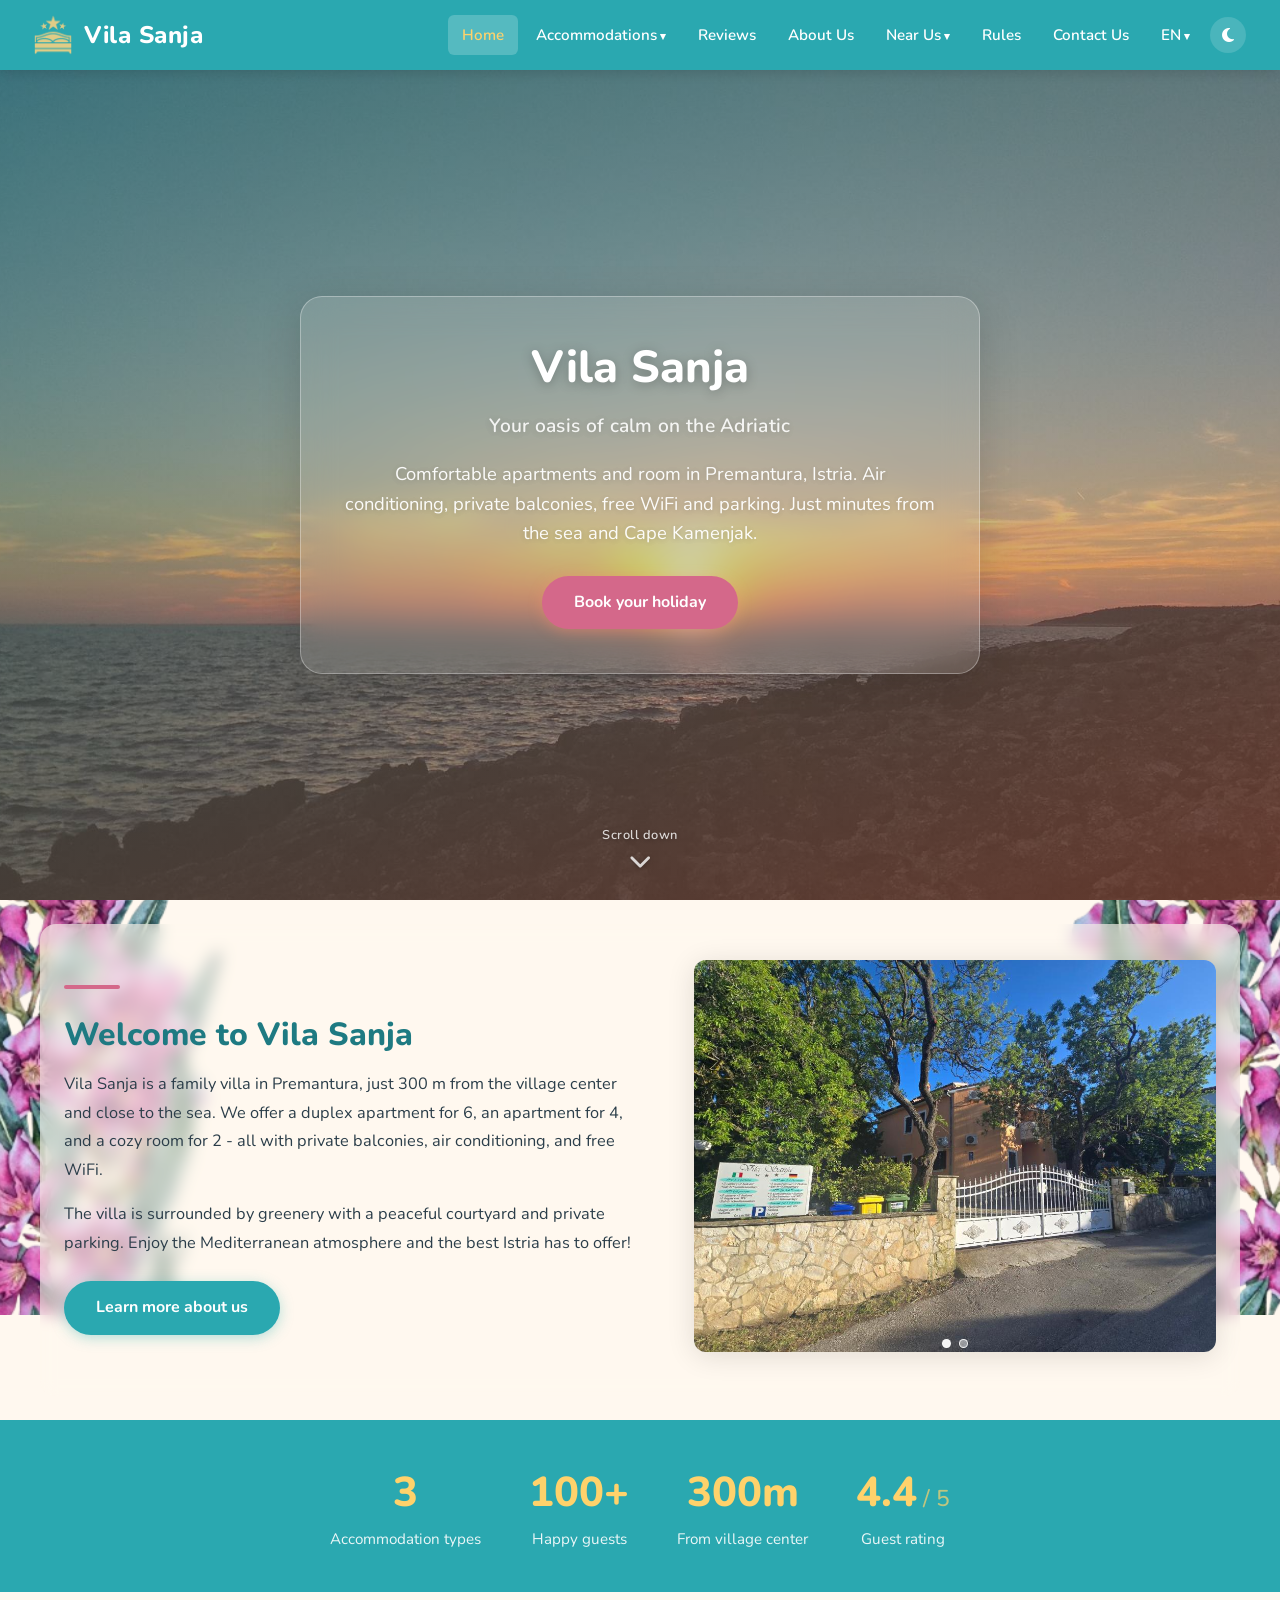
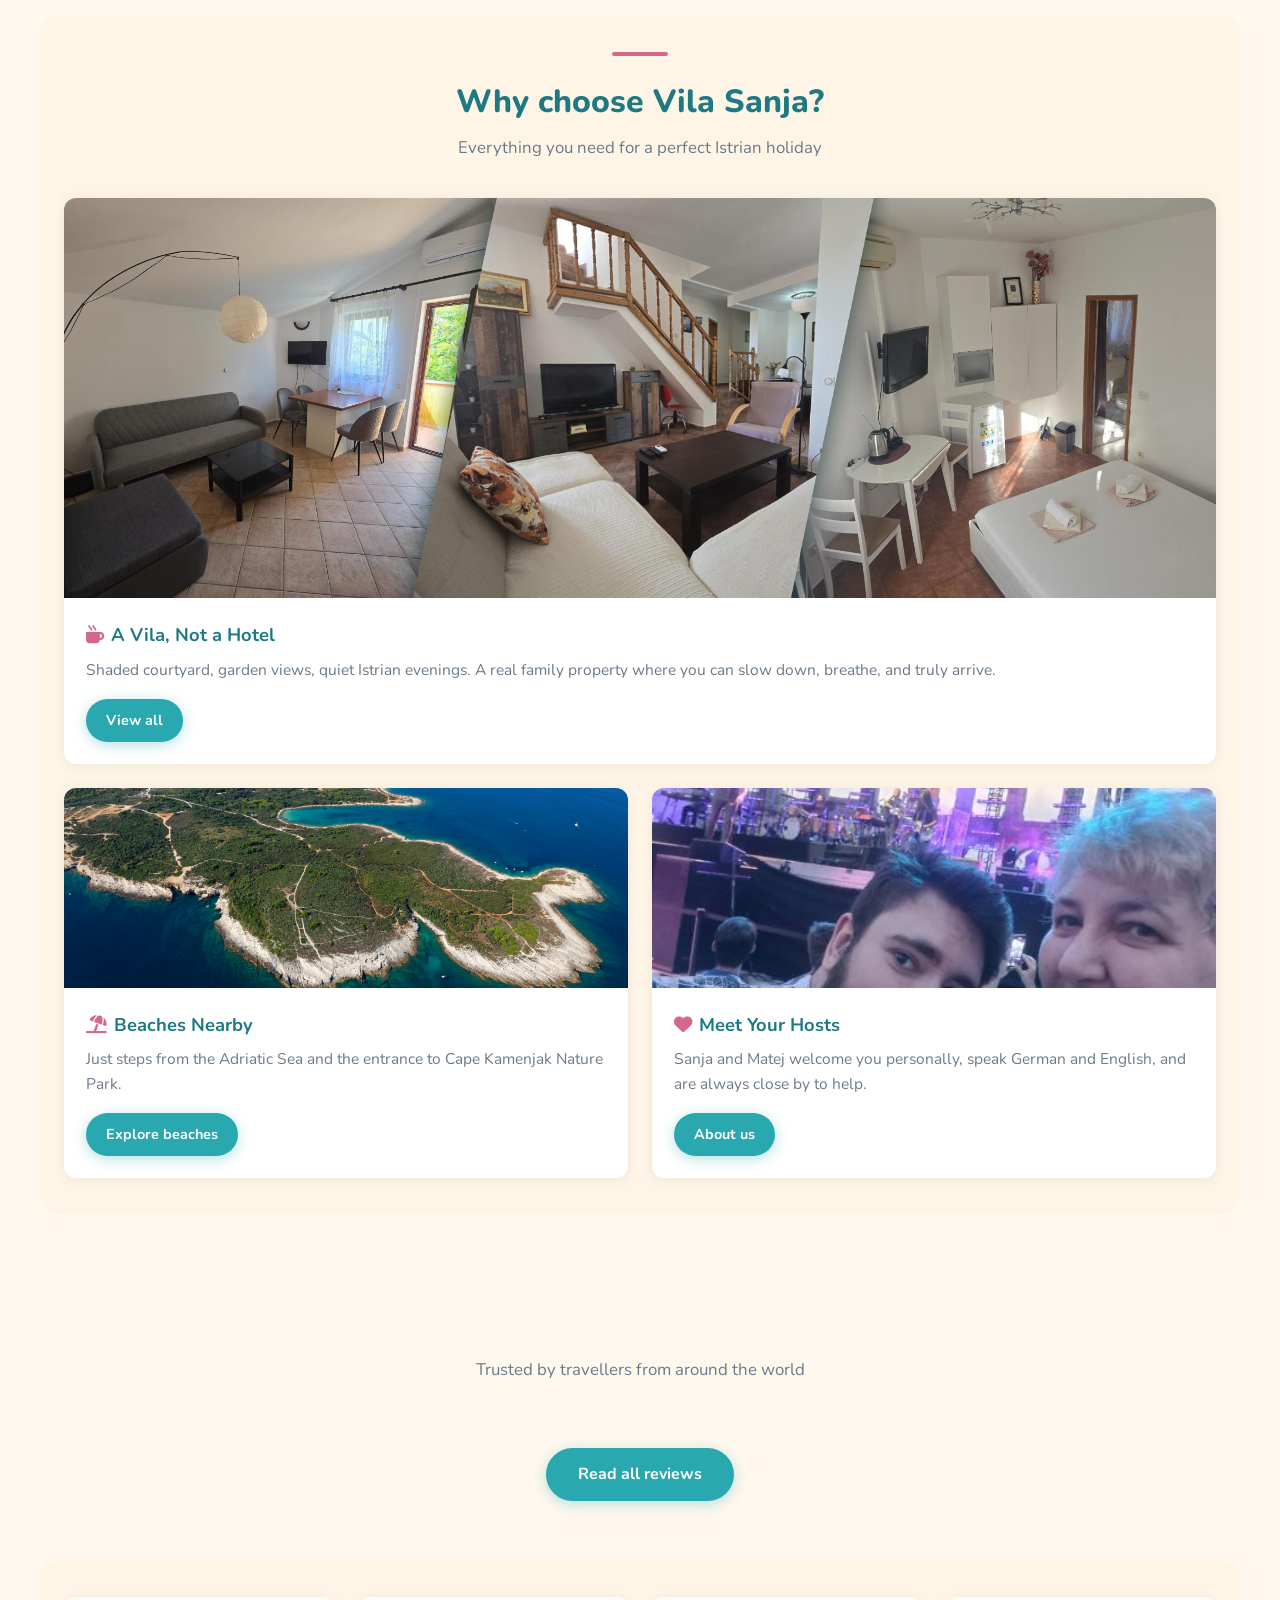
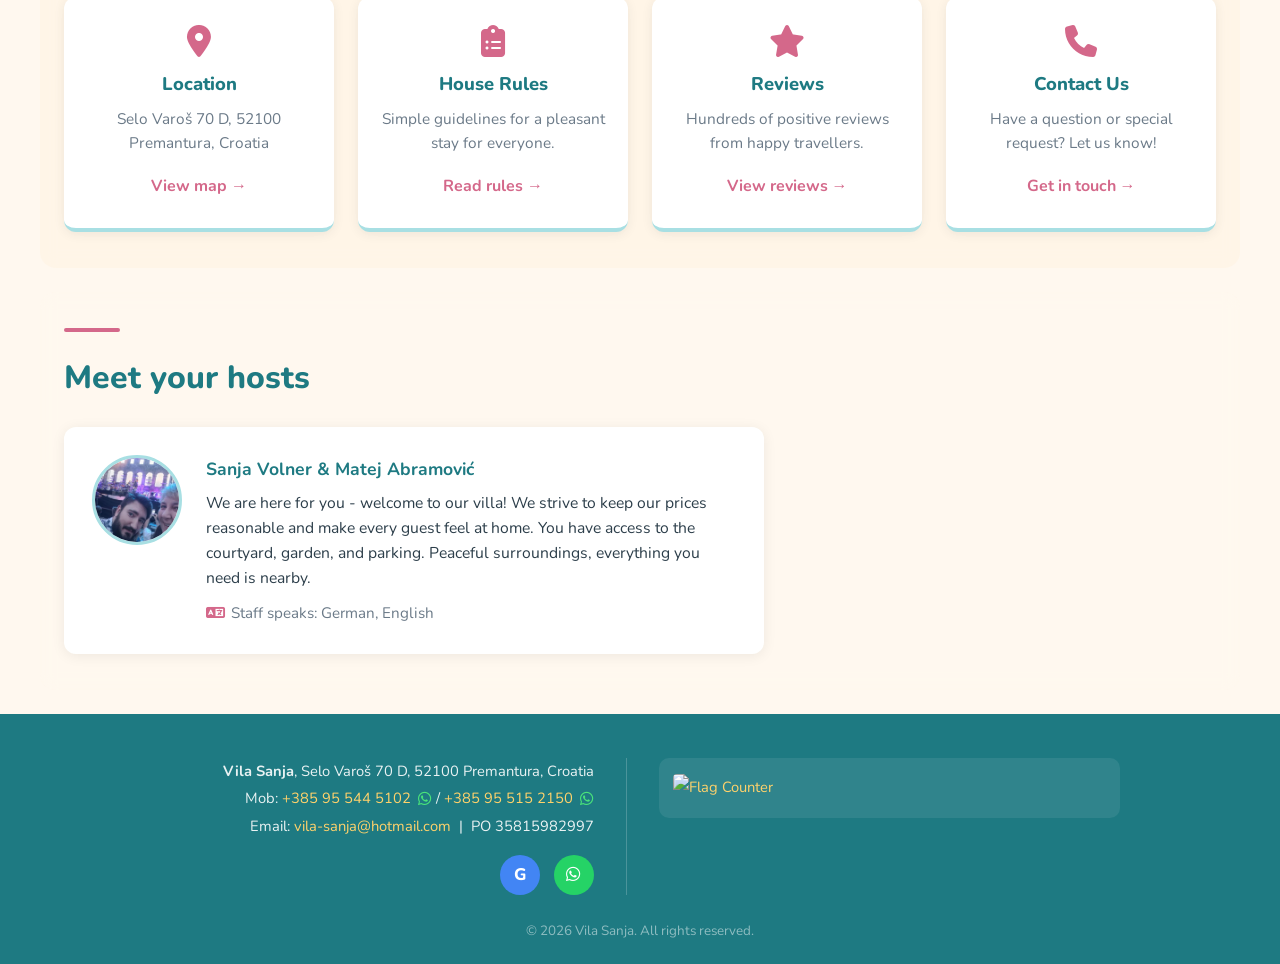
==== commit 9b7df43d: "Implement code changes to enhance functionality and improve performance" ====
--- a/index.html
+++ b/index.html
@@ -121,7 +121,21 @@
             <div class="divider divider-c"></div>
             <div class="section-title" data-i18n="idx.feat.title">Why choose Vila Sanja?</div>
             <div class="section-sub" data-i18n="idx.feat.sub">Everything you need for a perfect Istrian holiday</div>
-            <div class="accom-grid" style="margin-top:0;grid-template-columns:repeat(auto-fit,minmax(300px,1fr));">
+            <div style="display:grid;grid-template-columns:1fr 1fr;grid-template-rows:auto auto;gap:24px;margin-top:0;text-align:left;">
+                <!-- Top row: Vila card spans full width -->
+                <div class="card" style="grid-column:1 / -1;">
+                    <div class="part-scene" aria-hidden="true">
+                        <img class="part-left"   src="images/index/partleft.jpg"   alt="">
+                        <img class="part-middle" src="images/index/partmiddle.png" alt="">
+                        <img class="part-right"  src="images/index/partright.jpg"  alt="">
+                    </div>
+                    <div class="card-body">
+                        <div class="card-title"><i class="fa-solid fa-mug-hot" style="color:var(--coral);margin-right:7px;"></i><span data-i18n="idx.card.home.title">A Vila, Not a Hotel</span></div>
+                        <div class="card-desc" data-i18n="idx.card.home.desc">Shaded courtyard, garden views, quiet Istrian evenings. A real family property where you can slow down, breathe, and truly arrive.</div>
+                        <a href="accommodations.html" class="cta-button sea" style="margin-top:auto;align-self:flex-start;padding:10px 20px;font-size:0.9rem;" data-i18n="idx.card.rooms.btn">View all</a>
+                    </div>
+                </div>
+                <!-- Bottom row: Beaches + Hosts -->
                 <div class="card">
                     <img loading="lazy" src="images/depo/aerial rt kamenjak.png" alt="Beaches near Vila Sanja">
                     <div class="card-body">
@@ -136,14 +150,6 @@
                         <div class="card-title"><i class="fa-solid fa-heart" style="color:var(--coral);margin-right:7px;"></i><span data-i18n="idx.card.host.title">Meet Your Hosts</span></div>
                         <div class="card-desc" data-i18n="idx.card.host.desc">Sanja and Matej welcome you personally, speak German and English, and are always close by to help.</div>
                         <a href="about.html" class="cta-button sea" style="margin-top:auto;align-self:flex-start;padding:10px 20px;font-size:0.9rem;" data-i18n="idx.card.host.btn">About us</a>
-                    </div>
-                </div>
-                <div class="card">
-                    <img loading="lazy" src="images/gallery/combine.png" alt="Cozy room at Vila Sanja">
-                    <div class="card-body">
-                        <div class="card-title"><i class="fa-solid fa-mug-hot" style="color:var(--coral);margin-right:7px;"></i><span data-i18n="idx.card.home.title">A Vila, Not a Hotel</span></div>
-                        <div class="card-desc" data-i18n="idx.card.home.desc">Shaded courtyard, garden views, quiet Istrian evenings. A real family property where you can slow down, breathe, and truly arrive.</div>
-                        <a href="accommodations.html" class="cta-button sea" style="margin-top:auto;align-self:flex-start;padding:10px 20px;font-size:0.9rem;" data-i18n="idx.card.rooms.btn">View all</a>
                     </div>
                 </div>
             </div>
--- a/styles.css
+++ b/styles.css
@@ -578,7 +578,7 @@
     display: flex; flex-direction: column;
 }
 .card:hover { transform: translateY(-5px); box-shadow: 0 6px 28px rgba(0,0,0,0.12); }
-.card img { width: 100%; height: 200px; object-fit: cover; display: block; }
+.card img:not(.part-left):not(.part-middle):not(.part-right) { width: 100%; height: 200px; object-fit: cover; display: block; }
 .card-body { padding: 22px; flex: 1; display: flex; flex-direction: column; }
 .card-title { font-size: 1.15rem; font-weight: 700; color: var(--sea-deep); margin: 0 0 8px 0; }
 .card-desc { color: var(--text-lt); font-size: 0.97rem; margin: 0 0 16px 0; flex: 1; }
@@ -1219,3 +1219,62 @@
 @media (prefers-reduced-motion: reduce) {
     .reveal { transform: none; transition: opacity 0.3s ease; }
 }
+
+/* ── PART ANIMATION ── */
+.part-scene {
+    position: relative;
+    width: 100%;
+    height: 400px;
+    overflow: hidden;
+    background: var(--sand);
+}
+.part-left,
+.part-right {
+    position: absolute;
+    top: 0;
+    height: 400px;
+    width: auto;
+    z-index: 1;
+}
+.part-left  { left: 0; transform: translateX(-60px); animation: partLeftSlide 12s ease-in-out infinite; }
+.part-right { right: 0; transform: translateX(60px); animation: partRightSlide 12s ease-in-out infinite; }
+.part-middle {
+    position: absolute;
+    top: 0;
+    height: 400px;
+    width: auto;
+    left: 50%;
+    transform: translateX(-50%);
+    z-index: 2;
+    animation: partSlide 12s ease-in-out infinite;
+}
+@keyframes partSlide {
+    0%   { transform: translateX(-50%) translateX(0); }
+    8%   { transform: translateX(-50%) translateX(0); }
+    25%  { transform: translateX(-50%) translateX(120px); }
+    33%  { transform: translateX(-50%) translateX(120px); }
+    50%  { transform: translateX(-50%) translateX(0); }
+    58%  { transform: translateX(-50%) translateX(0); }
+    75%  { transform: translateX(-50%) translateX(-120px); }
+    83%  { transform: translateX(-50%) translateX(-120px); }
+    100% { transform: translateX(-50%) translateX(0); }
+}
+@keyframes partLeftSlide {
+    0%   { transform: translateX(-60px); }
+    8%   { transform: translateX(-60px); }
+    25%  { transform: translateX(0); }
+    33%  { transform: translateX(0); }
+    50%  { transform: translateX(-60px); }
+    100% { transform: translateX(-60px); }
+}
+@keyframes partRightSlide {
+    0%   { transform: translateX(60px); }
+    50%  { transform: translateX(60px); }
+    58%  { transform: translateX(60px); }
+    75%  { transform: translateX(0); }
+    83%  { transform: translateX(0); }
+    100% { transform: translateX(60px); }
+}
+@media (prefers-reduced-motion: reduce) {
+    .part-left, .part-middle, .part-right { animation: none; }
+}
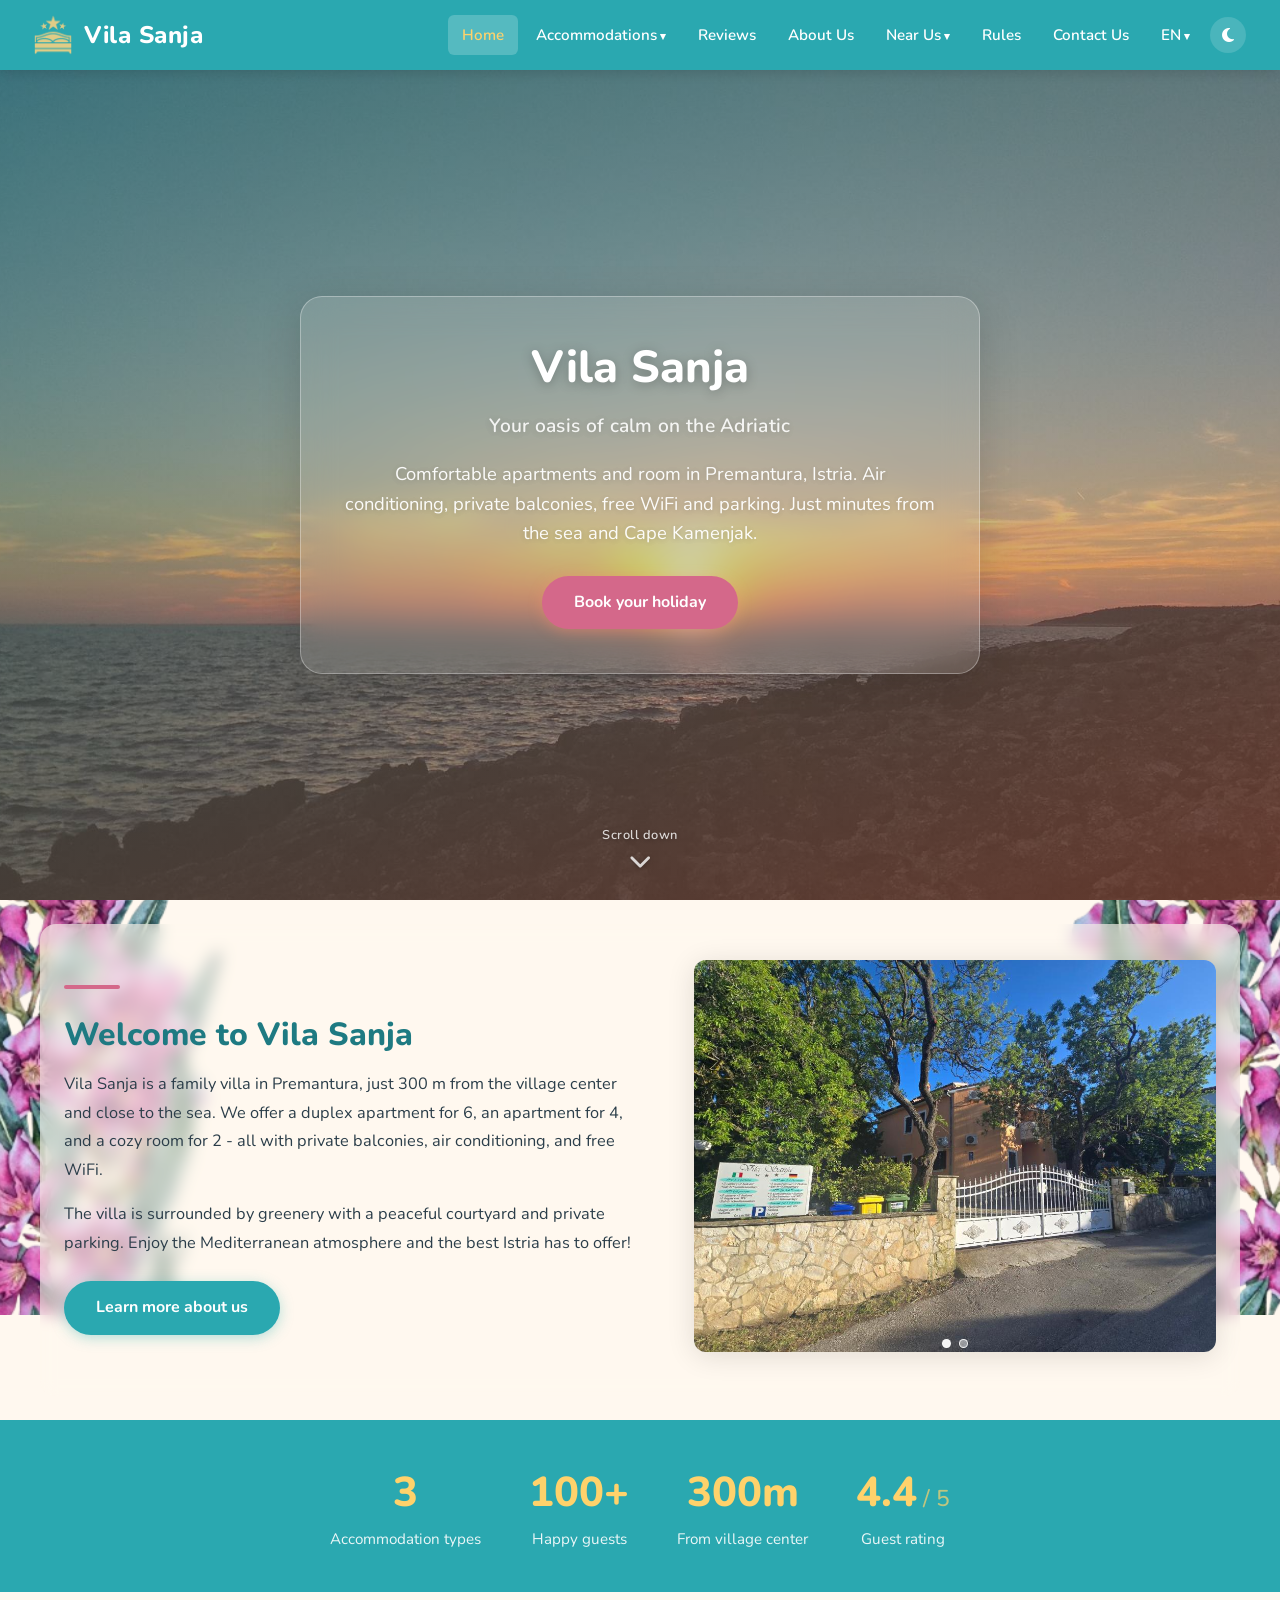
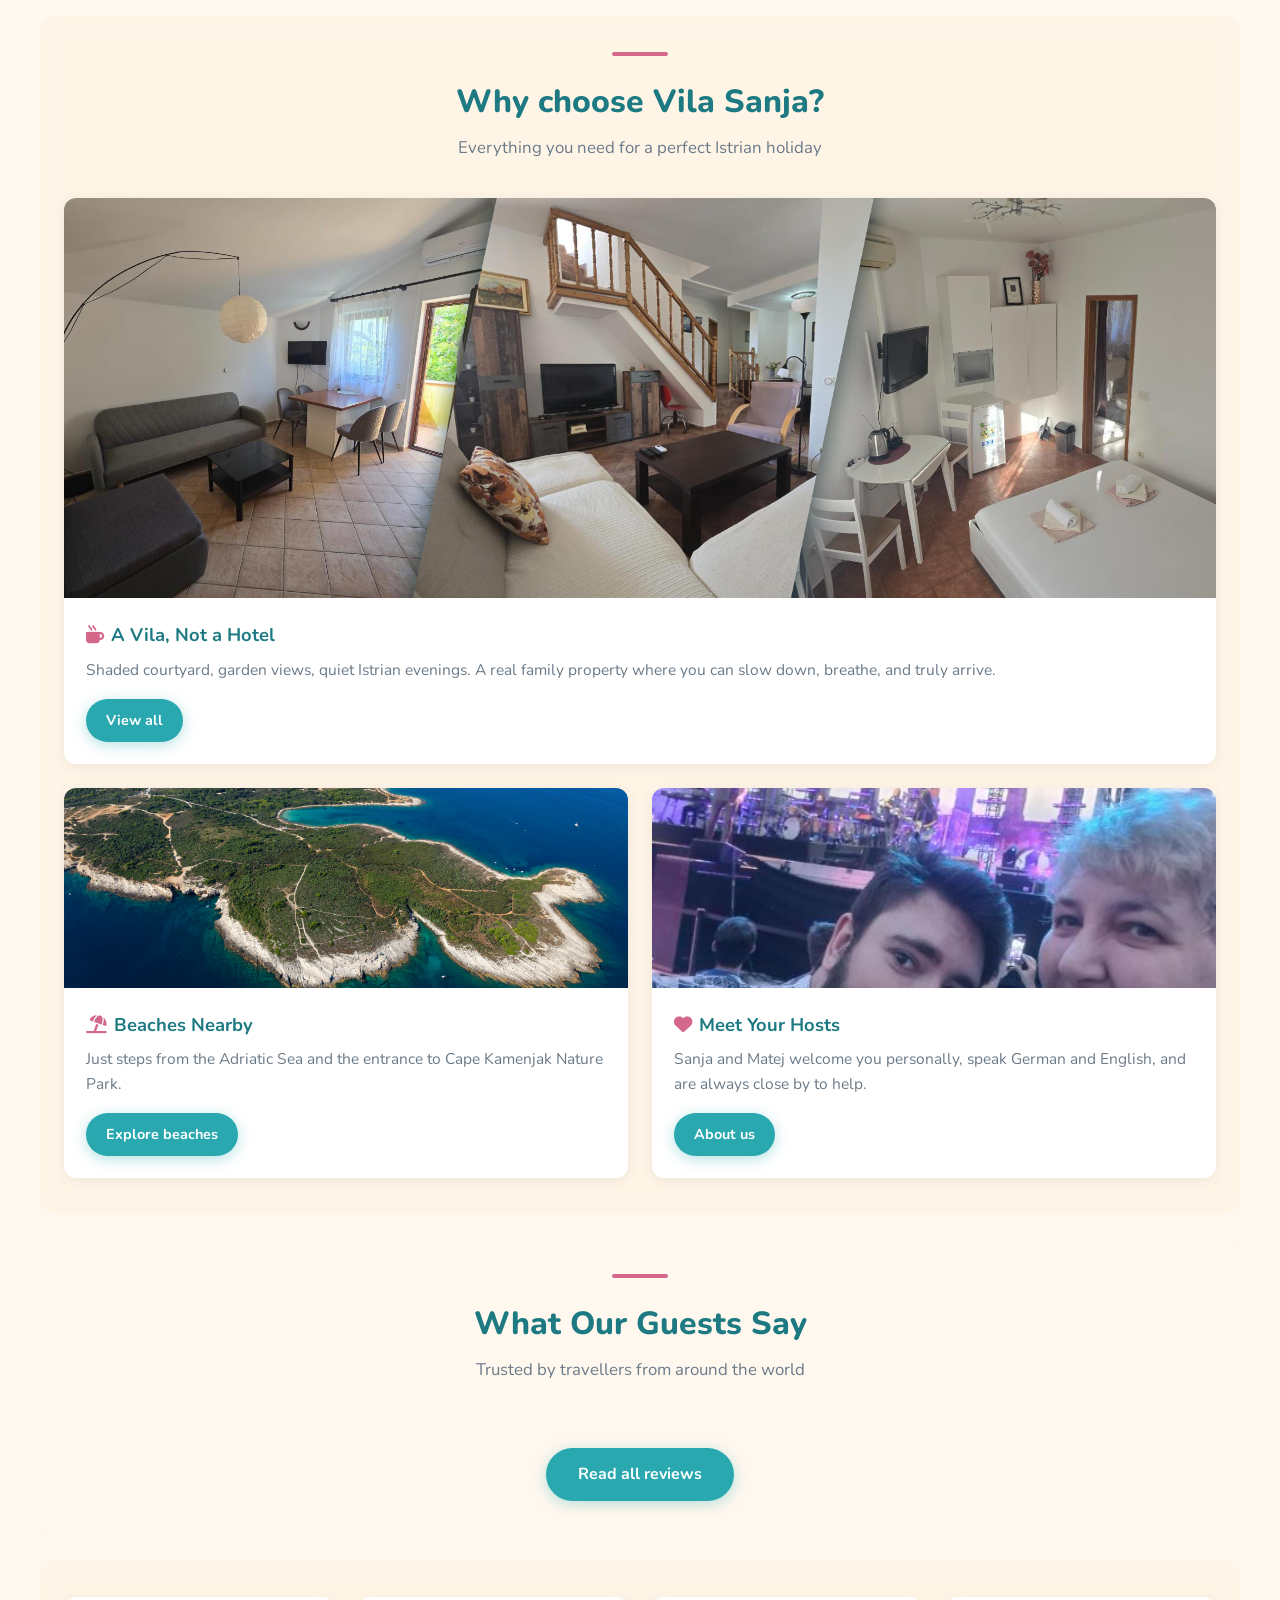
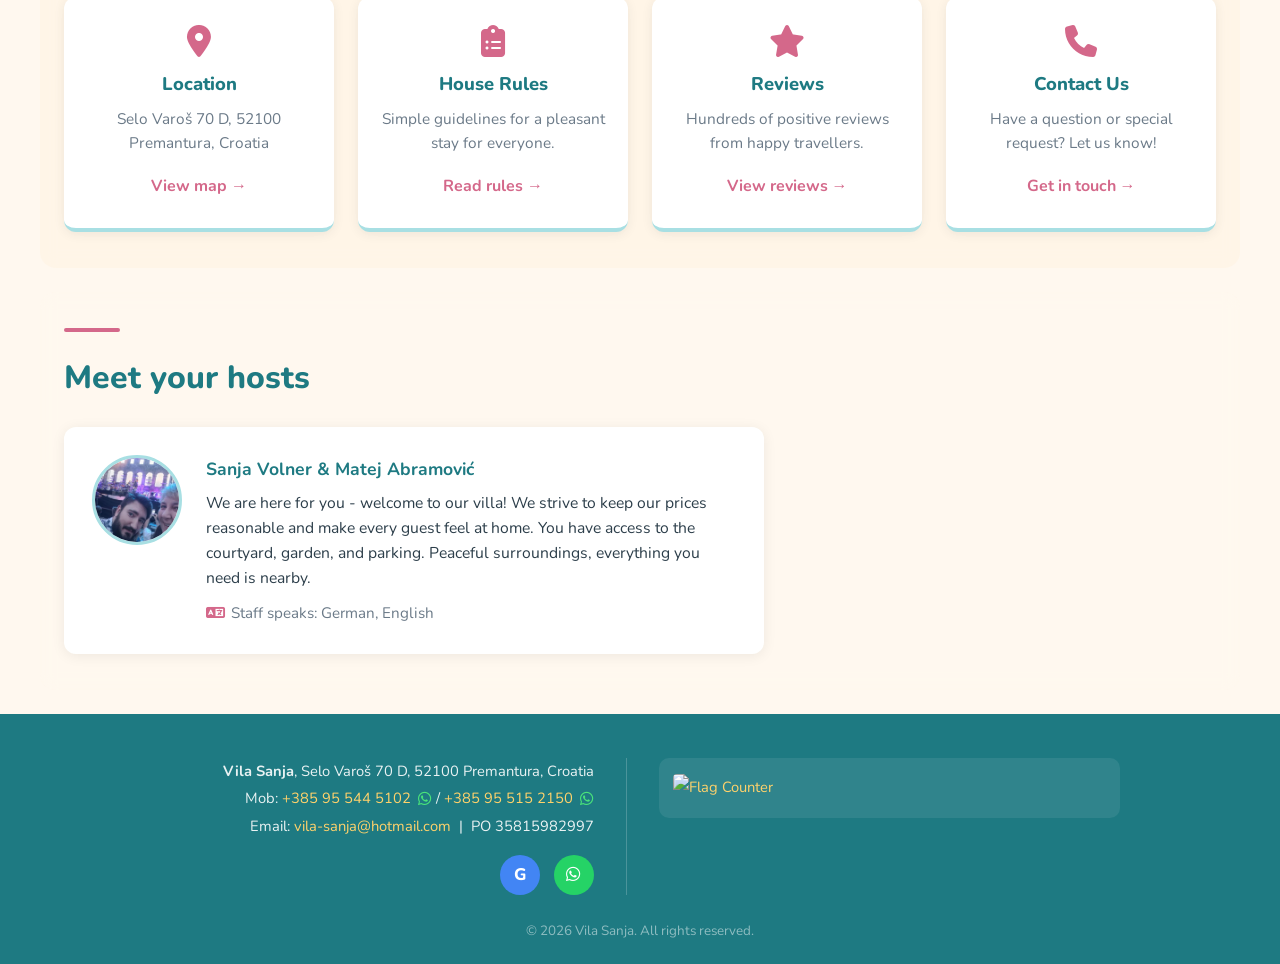
==== commit fb26e8a2: "Enhance lightbox functionality and improve slideshow transitions for better user experience" ====
--- a/index.html
+++ b/index.html
@@ -121,13 +121,14 @@
             <div class="divider divider-c"></div>
             <div class="section-title" data-i18n="idx.feat.title">Why choose Vila Sanja?</div>
             <div class="section-sub" data-i18n="idx.feat.sub">Everything you need for a perfect Istrian holiday</div>
-            <div style="display:grid;grid-template-columns:1fr 1fr;grid-template-rows:auto auto;gap:24px;margin-top:0;text-align:left;">
+            <div class="feat-grid" style="display:grid;grid-template-columns:1fr 1fr;grid-template-rows:auto auto;gap:24px;margin-top:0;text-align:left;">
                 <!-- Top row: Vila card spans full width -->
                 <div class="card" style="grid-column:1 / -1;">
                     <div class="part-scene" aria-hidden="true">
-                        <img class="part-left"   src="images/index/partleft.jpg"   alt="">
-                        <img class="part-middle" src="images/index/partmiddle.png" alt="">
-                        <img class="part-right"  src="images/index/partright.jpg"  alt="">
+                        <img class="part-left"          src="images/index/partleft.jpg"         alt="">
+                        <img class="part-middle"        src="images/index/partmiddle.png"        alt="">
+                        <img class="part-middle-mobile" src="images/index/partmiddlemobile.png"  alt="">
+                        <img class="part-right"         src="images/index/partright.jpg"         alt="">
                     </div>
                     <div class="card-body">
                         <div class="card-title"><i class="fa-solid fa-mug-hot" style="color:var(--coral);margin-right:7px;"></i><span data-i18n="idx.card.home.title">A Vila, Not a Hotel</span></div>
@@ -247,13 +248,31 @@
     var el = document.getElementById('fronthouse-img');
     var wrap = el ? el.closest('.slideshow-wrap') : null;
     var dots = document.querySelectorAll('.slideshow-dots .sdot');
+    var autoTimer = null;
+    var cooldownTimer = null;
     function goTo(i) {
         cur = ((i % imgs.length) + imgs.length) % imgs.length;
-        el.src = imgs[cur];
-        dots.forEach(function(d, j) { d.classList.toggle('active', j === cur); });
-    }
-    if (wrap) { wrap._slideNext = function() { goTo(cur + 1); }; wrap._slidePrev = function() { goTo(cur - 1); }; }
-    setInterval(function() { goTo(cur + 1); }, 5000);
+        el.style.opacity = '0';
+        setTimeout(function() {
+            el.src = imgs[cur];
+            dots.forEach(function(d, j) { d.classList.toggle('active', j === cur); });
+            el.style.opacity = '1';
+        }, 250);
+    }
+    function startAuto() {
+        if (autoTimer) clearInterval(autoTimer);
+        autoTimer = setInterval(function() { goTo(cur + 1); }, 5000);
+    }
+    function onManual(i) {
+        goTo(i);
+        clearInterval(autoTimer); autoTimer = null;
+        clearTimeout(cooldownTimer);
+        cooldownTimer = setTimeout(startAuto, 10000);
+    }
+    if (wrap) { wrap._slideNext = function() { onManual(cur + 1); }; wrap._slidePrev = function() { onManual(cur - 1); }; }
+    if (el) { el.style.cursor = 'pointer'; el.addEventListener('click', function() { onManual(cur + 1); }); }
+    dots.forEach(function(d, j) { d.addEventListener('click', function() { onManual(j); }); });
+    startAuto();
 })();
 const menuToggle = document.querySelector('.menu-toggle');
 const nav = document.querySelector('nav');
--- a/styles.css
+++ b/styles.css
@@ -59,6 +59,7 @@
     background: #152031;
     box-shadow: 0 4px 20px rgba(0,0,0,0.45);
     border: 1px solid #243A4E;
+    border-top: none;
 }
 [data-theme="dark"] .dropdown-menu a {
     color: #17A09A;
@@ -72,7 +73,13 @@
 /* ── Mobile nav sidebar ── */
 @media (max-width: 800px) {
     [data-theme="dark"] nav {
-        background: #0B1520;
+        background: #0d3a3e;
+    }
+    [data-theme="dark"] .dropdown-menu {
+        background: #0d3a3e;
+        border: none;
+        border-top: none;
+        box-shadow: 0 6px 18px rgba(0,0,0,0.4);
     }
 }
 
@@ -323,13 +330,12 @@
     top: 100%; left: 50%;
     transform: translateX(-50%);
     background: var(--white);
-    min-width: 190px;
+    width: max-content;
     box-shadow: 0 4px 20px rgba(0,0,0,0.13);
     border-radius: var(--radius);
     z-index: 1001;
     overflow: hidden;
     margin-top: 0;
-    padding-top: 6px;
 }
 
 nav ul li.dropdown:hover .dropdown-menu,
@@ -346,6 +352,7 @@
     font-weight: 600;
     text-decoration: none;
     transition: background 0.2s;
+    border-radius: 0;
 }
 
 .dropdown-menu a:hover,
@@ -578,7 +585,7 @@
     display: flex; flex-direction: column;
 }
 .card:hover { transform: translateY(-5px); box-shadow: 0 6px 28px rgba(0,0,0,0.12); }
-.card img:not(.part-left):not(.part-middle):not(.part-right) { width: 100%; height: 200px; object-fit: cover; display: block; }
+.card img:not(.part-left):not(.part-middle):not(.part-right):not(.part-middle-mobile) { width: 100%; height: 200px; object-fit: cover; display: block; }
 .card-body { padding: 22px; flex: 1; display: flex; flex-direction: column; }
 .card-title { font-size: 1.15rem; font-weight: 700; color: var(--sea-deep); margin: 0 0 8px 0; }
 .card-desc { color: var(--text-lt); font-size: 0.97rem; margin: 0 0 16px 0; flex: 1; }
@@ -737,7 +744,8 @@
     overflow: hidden;
     box-shadow: 0 4px 24px rgba(0,0,0,0.12);
 }
-.gallery-main img { width: 100%; max-height: 430px; object-fit: cover; display: block; cursor: zoom-in; }
+.gallery-main img { width: 100%; max-height: 430px; object-fit: cover; display: block; cursor: zoom-in; transition: opacity 0.25s ease; }
+.slideshow-wrap img { transition: opacity 0.25s ease; }
 
 .gallery-arrow {
     position: absolute; top: 50%; transform: translateY(-50%);
@@ -791,6 +799,14 @@
     align-items: center; justify-content: center;
 }
 .lightbox.open { display: flex; }
+.lb-wrap {
+    position: relative;
+    display: inline-flex;
+    align-items: center;
+    justify-content: center;
+    max-width: 90vw;
+    max-height: 88vh;
+}
 .lightbox-img {
     max-width: 90vw; max-height: 88vh;
     border-radius: 10px;
@@ -799,7 +815,7 @@
     display: block;
 }
 .lb-btn {
-    position: fixed; top: 50%; transform: translateY(-50%);
+    position: absolute; top: 50%; transform: translateY(-50%);
     background: rgba(255,255,255,0.12); border: none;
     color: white; font-size: 1.5rem;
     width: 50px; height: 50px;
@@ -808,10 +824,11 @@
     transition: background 0.2s;
 }
 .lb-btn:hover { background: rgba(255,255,255,0.28); }
-.lb-prev { left: 16px; }
-.lb-next { right: 16px; }
+/* Buttons sit outside the image with a 1cm gap */
+.lb-prev { right: calc(100% + 1cm); left: auto; }
+.lb-next { left: calc(100% + 1cm); right: auto; }
 .lb-close {
-    position: fixed; top: 16px; right: 16px;
+    position: absolute; bottom: calc(100% + 0.6cm); right: 0; top: auto;
     background: rgba(255,255,255,0.12); border: none;
     color: white; font-size: 1.3rem;
     width: 42px; height: 42px;
@@ -820,6 +837,12 @@
     transition: background 0.2s;
 }
 .lb-close:hover { background: rgba(255,255,255,0.28); }
+/* Mobile: not enough room outside — move buttons inside the image */
+@media (max-width: 700px) {
+    .lb-prev { right: auto; left: 0.4cm; }
+    .lb-next { left: auto; right: 0.4cm; }
+    .lb-close { bottom: auto; top: 0.4cm; right: 0.4cm; }
+}
 
 /* ── CONTACT ── */
 .contact-wrap { max-width: 900px; margin: 0 auto; }
@@ -1116,21 +1139,37 @@
     .menu-toggle { display: flex; }
     nav {
         position: fixed; top: 0; right: -100%;
-        height: 100vh; width: 260px;
+        height: 100vh; width: 220px;
         background: var(--sea-deep);
-        padding: 80px 20px 20px;
+        padding: 80px 16px 20px;
         transition: 0.3s ease; overflow-y: auto;
     }
     nav.active { right: 0; }
     nav ul { flex-direction: column; align-items: flex-start; gap: 0; }
     nav ul li { width: 100%; margin: 0 0 4px 0; }
+    .dropdown-menu li { margin: 0; }
     nav ul li a, nav ul li .dropdown-toggle { width: 100%; box-sizing: border-box; }
     .dropdown-menu {
-        position: static; transform: none;
-        width: 100%; margin-left: 0;
-        box-shadow: none; border-radius: 8px;
-    }
-    .dropdown-menu a { padding-left: 32px; }
+        position: absolute;
+        top: 100%; left: 0;
+        width: 100%;
+        transform: none;
+        box-shadow: 0 6px 18px rgba(0,0,0,0.3);
+        border-radius: 8px;
+        border-top: none;
+        padding-top: 0;
+        background: var(--sea-deep);
+        z-index: 10;
+    }
+    .dropdown-menu a {
+        padding-left: 16px;
+        color: var(--white);
+    }
+    .dropdown-menu a:hover,
+    .dropdown-menu a.active {
+        background: rgba(255,255,255,0.2);
+        color: var(--sun);
+    }
     header { padding: 0 20px; }
     /* Mobile dropdown open state — toggled by JS on first tap */
     nav li.dropdown.mob-open > .dropdown-menu { display: block; }
@@ -1275,6 +1314,83 @@
     83%  { transform: translateX(0); }
     100% { transform: translateX(60px); }
 }
+.part-middle-mobile { display: none; }
+
 @media (prefers-reduced-motion: reduce) {
-    .part-left, .part-middle, .part-right { animation: none; }
-}
+    .part-left, .part-middle, .part-right, .part-middle-mobile { animation: none; }
+}
+
+@media (max-width: 600px) {
+    .feat-grid {
+        grid-template-columns: 1fr !important;
+    }
+    .feat-grid .card[style*="grid-column"] {
+        grid-column: 1 !important;
+    }
+    .part-scene {
+        height: 600px;
+        display: flex;
+        flex-direction: column;
+    }
+    /* vertical: left image goes on top, right on bottom */
+    .part-left,
+    .part-right {
+        position: absolute;
+        width: 100%;
+        height: auto;
+        left: 0;
+        right: 0;
+        transform: none;
+        animation: none;
+    }
+    .part-left  {
+        top: 0;
+        transform: translateY(-45px);
+        animation: partTopSlide 12s ease-in-out infinite;
+    }
+    .part-right {
+        bottom: 0;
+        top: auto;
+        transform: translateY(45px);
+        animation: partBottomSlide 12s ease-in-out infinite;
+    }
+    .part-middle { display: none; }
+    .part-middle-mobile {
+        display: block;
+        position: absolute;
+        width: 100%;
+        height: auto;
+        left: 0;
+        top: 50%;
+        transform: translateY(-50%);
+        z-index: 2;
+        animation: partSlideV 12s ease-in-out infinite;
+    }
+    @keyframes partSlideV {
+        0%   { transform: translateY(-50%) translateY(0); }
+        8%   { transform: translateY(-50%) translateY(0); }
+        25%  { transform: translateY(-50%) translateY(90px); }
+        33%  { transform: translateY(-50%) translateY(90px); }
+        50%  { transform: translateY(-50%) translateY(0); }
+        58%  { transform: translateY(-50%) translateY(0); }
+        75%  { transform: translateY(-50%) translateY(-90px); }
+        83%  { transform: translateY(-50%) translateY(-90px); }
+        100% { transform: translateY(-50%) translateY(0); }
+    }
+    @keyframes partTopSlide {
+        0%   { transform: translateY(-45px); }
+        8%   { transform: translateY(-45px); }
+        25%  { transform: translateY(0); }
+        33%  { transform: translateY(0); }
+        50%  { transform: translateY(-45px); }
+        100% { transform: translateY(-45px); }
+    }
+    @keyframes partBottomSlide {
+        0%   { transform: translateY(45px); }
+        50%  { transform: translateY(45px); }
+        58%  { transform: translateY(45px); }
+        75%  { transform: translateY(0); }
+        83%  { transform: translateY(0); }
+        100% { transform: translateY(45px); }
+    }
+}
